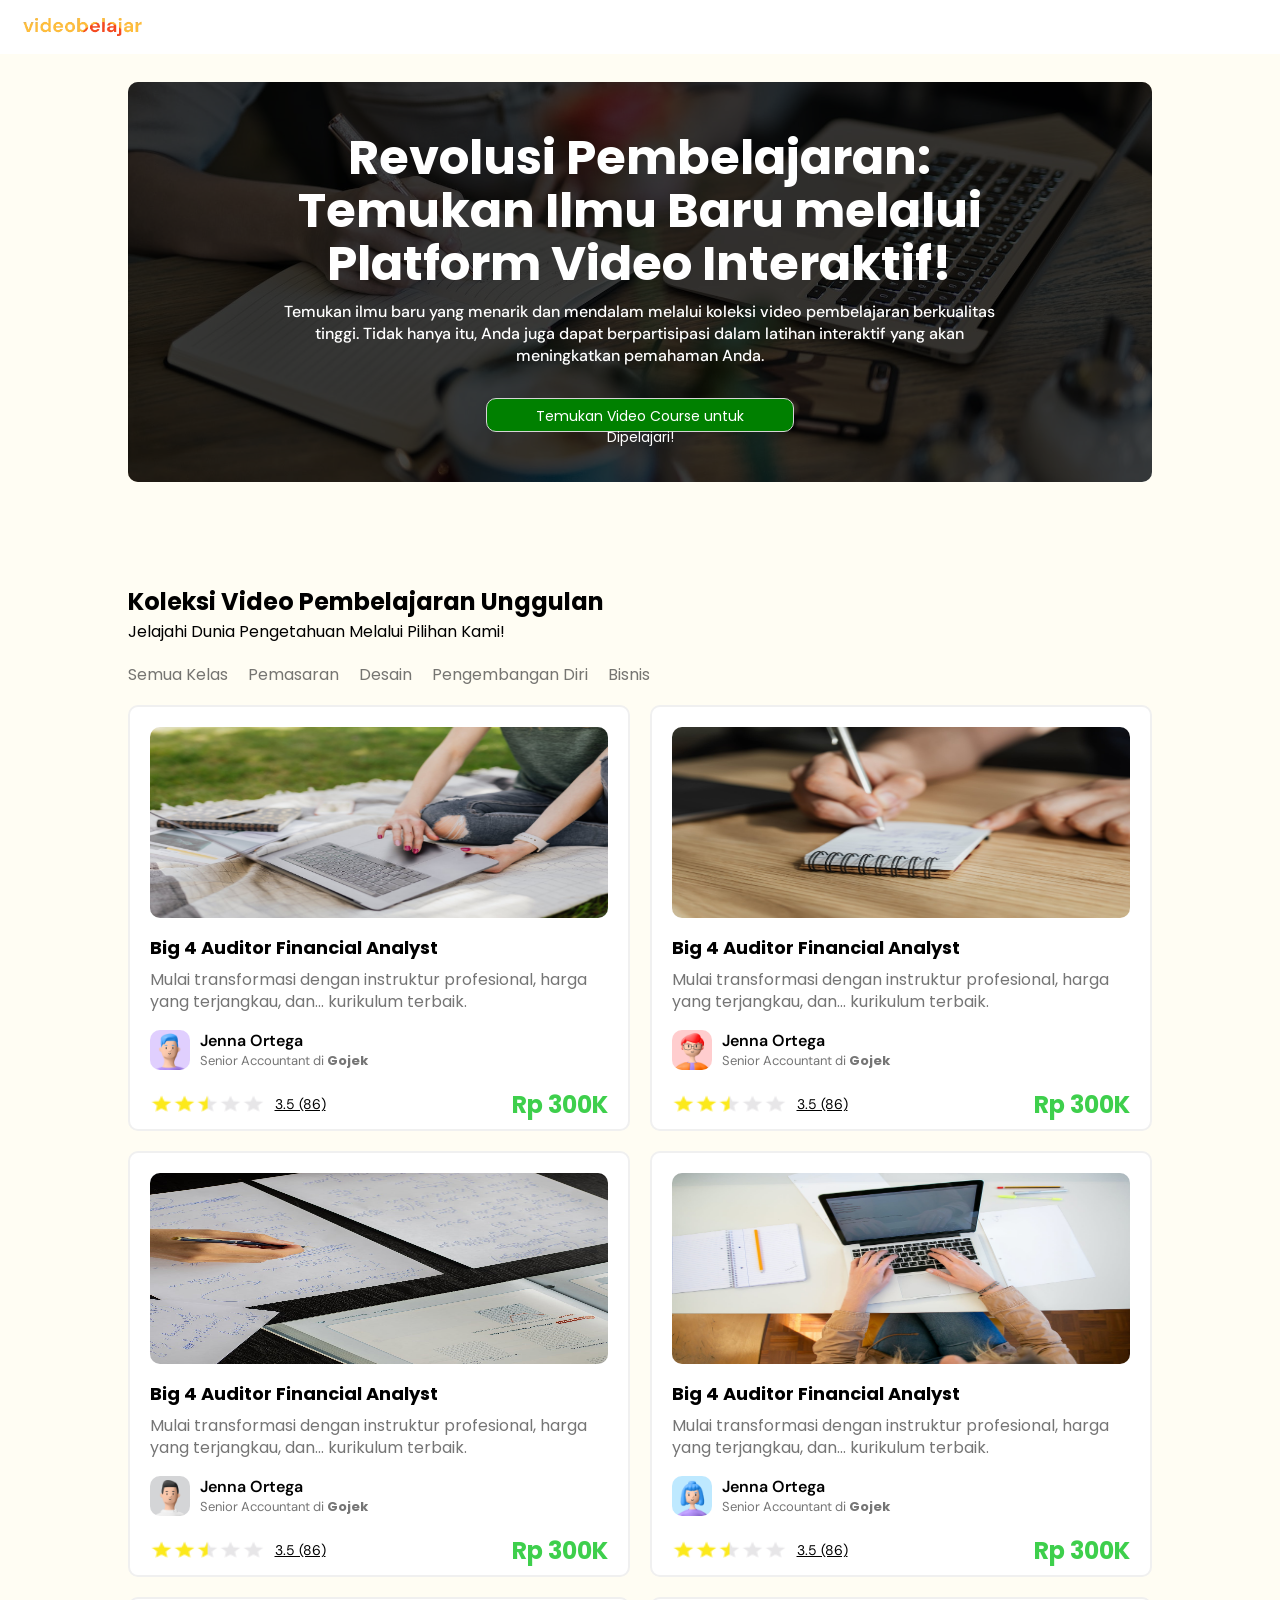
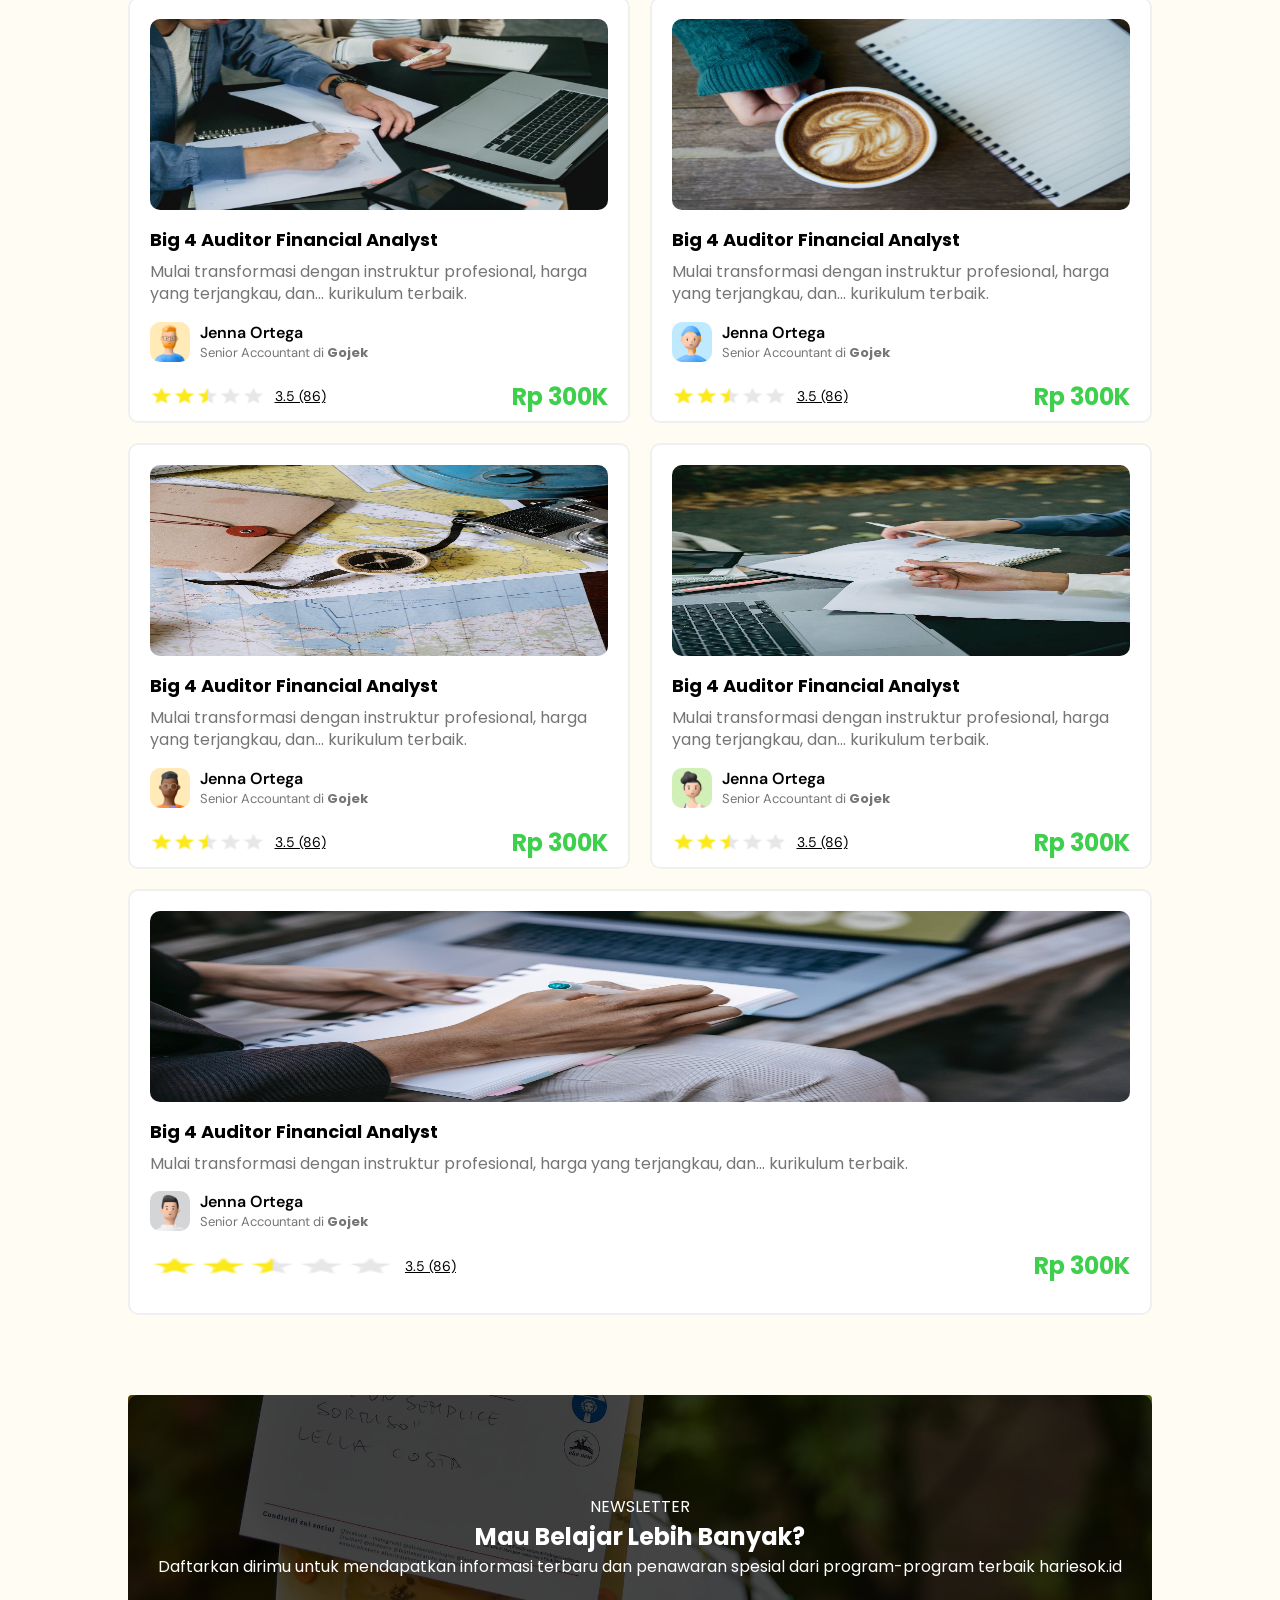
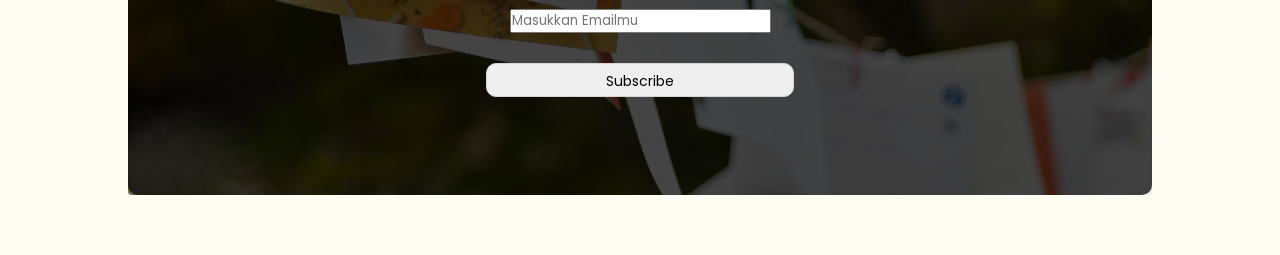
==== home.html @ 0b6f4c44 "First Commit" ====
<!DOCTYPE html>
<html lang="en">
<head>
    <meta name="viewport" content="width=device-width, initial-scale=1.0">
    <link rel="stylesheet" href="home.css">
    <title>Video Belajar</title>
</head>
<body>
    <header>
        <img src="resources/logo-videobelajar.png" alt="videobelajar welcome logo">
    </header>

    <main>
        <section class="hero-banner">
            <div class="hero-image">
                <img src="resources/home1.jpg" alt="hero-banner">
                <div class="overlay"></div>

                <div class="banner-content">
                    <div class="hero-words">
                        <h1 class="banner-title">Revolusi Pembelajaran: Temukan Ilmu Baru melalui Platform Video Interaktif!</h1>
                        <p class="banner-paragraph">Temukan ilmu baru yang menarik dan mendalam melalui koleksi video pembelajaran berkualitas tinggi. Tidak hanya itu, Anda juga dapat berpartisipasi dalam latihan interaktif yang akan meningkatkan pemahaman Anda.</p>
                    </div>
                    <button class="banner-button">Temukan Video Course untuk Dipelajari!</button>
                </div>

            </div>
        </section>

        <section class="lessons-collection">
            <div class="collection-title-group">
                <h1 class="collection-title">Koleksi Video Pembelajaran Unggulan</h1>
                <p class="explore-yuk">Jelajahi Dunia Pengetahuan Melalui Pilihan Kami!</p>
            </div>
            <div class="menu-bar">
                <div class="item">Semua Kelas</div>
                <div class="item">Pemasaran</div>
                <div class="item">Desain</div>
                <div class="item">Pengembangan Diri</div>
                <div class="item">Bisnis</div>
            </div>
            
            <div class="lessons-container">

                <!-- Lesson 1 -->
                <div class="lesson">
                    <img src="resources/grid1.jpg" alt="lesson1">
                    <div class="lesson-caption">
                        <h3>Big 4 Auditor Financial Analyst</h3>
                        <p>Mulai transformasi dengan instruktur profesional, harga yang terjangkau, dan... <span>kurikulum terbaik.</span></p>
                    </div>
                    <div class="lecture-author">
                        <img src="resources/creator1.png" alt="author1">
                        <div class="author-detail">
                            <p class="author-name">Jenna Ortega</p>
                            <p class="author-title">Senior Accountant di <span>Gojek</span></p>
                        </div>
                    </div>
                    <div class="rating">
                        <img src="resources/Rating.png" alt="rating-star">
                        <p class="score">3.5 (86)</p>
                        <p class="price">Rp 300K</p>
                    </div>
                </div>

                <!-- Lesson 2 -->
                <div class="lesson">
                    <img src="resources/grid2.jpg" alt="lesson2">
                    <div class="lesson-caption">
                        <h3>Big 4 Auditor Financial Analyst</h3>
                        <p>Mulai transformasi dengan instruktur profesional, harga yang terjangkau, dan... <span>kurikulum terbaik.</span></p>
                    </div>
                    <div class="lecture-author">
                        <img src="resources/creator2.png" alt="author2">
                        <div class="author-detail">
                            <p class="author-name">Jenna Ortega</p>
                            <p class="author-title">Senior Accountant di <span>Gojek</span></p>
                        </div>
                    </div>
                    <div class="rating">
                        <img src="resources/Rating.png" alt="rating-star">
                        <p class="score">3.5 (86)</p>
                        <p class="price">Rp 300K</p>
                    </div>
                </div>

                <!-- Lesson 3 -->
                <div class="lesson">
                    <img src="resources/grid3.jpg" alt="lesson2">
                    <div class="lesson-caption">
                        <h3>Big 4 Auditor Financial Analyst</h3>
                        <p>Mulai transformasi dengan instruktur profesional, harga yang terjangkau, dan... <span>kurikulum terbaik.</span></p>
                    </div>
                    <div class="lecture-author">
                        <img src="resources/creator3.png" alt="author2">
                        <div class="author-detail">
                            <p class="author-name">Jenna Ortega</p>
                            <p class="author-title">Senior Accountant di <span>Gojek</span></p>
                        </div>
                    </div>
                    <div class="rating">
                        <img src="resources/Rating.png" alt="rating-star">
                        <p class="score">3.5 (86)</p>
                        <p class="price">Rp 300K</p>
                    </div>
                </div>

                <!-- Lesson 4 -->
                <div class="lesson">
                    <img src="resources/grid4.jpg" alt="lesson2">
                    <div class="lesson-caption">
                        <h3>Big 4 Auditor Financial Analyst</h3>
                        <p>Mulai transformasi dengan instruktur profesional, harga yang terjangkau, dan... <span>kurikulum terbaik.</span></p>
                    </div>
                    <div class="lecture-author">
                        <img src="resources/creator4.png" alt="author2">
                        <div class="author-detail">
                            <p class="author-name">Jenna Ortega</p>
                            <p class="author-title">Senior Accountant di <span>Gojek</span></p>
                        </div>
                    </div>
                    <div class="rating">
                        <img src="resources/Rating.png" alt="rating-star">
                        <p class="score">3.5 (86)</p>
                        <p class="price">Rp 300K</p>
                    </div>
                </div>

                <!-- Lesson 5 -->
                <div class="lesson">
                    <img src="resources/grid5.jpg" alt="lesson2">
                    <div class="lesson-caption">
                        <h3>Big 4 Auditor Financial Analyst</h3>
                        <p>Mulai transformasi dengan instruktur profesional, harga yang terjangkau, dan... <span>kurikulum terbaik.</span></p>
                    </div>
                    <div class="lecture-author">
                        <img src="resources/creator5.png" alt="author2">
                        <div class="author-detail">
                            <p class="author-name">Jenna Ortega</p>
                            <p class="author-title">Senior Accountant di <span>Gojek</span></p>
                        </div>
                    </div>
                    <div class="rating">
                        <img src="resources/Rating.png" alt="rating-star">
                        <p class="score">3.5 (86)</p>
                        <p class="price">Rp 300K</p>
                    </div>
                </div>

                <!-- Lesson 6 -->
                <div class="lesson">
                    <img src="resources/grid6.jpg" alt="lesson2">
                    <div class="lesson-caption">
                        <h3>Big 4 Auditor Financial Analyst</h3>
                        <p>Mulai transformasi dengan instruktur profesional, harga yang terjangkau, dan... <span>kurikulum terbaik.</span></p>
                    </div>
                    <div class="lecture-author">
                        <img src="resources/creator6.png" alt="author2">
                        <div class="author-detail">
                            <p class="author-name">Jenna Ortega</p>
                            <p class="author-title">Senior Accountant di <span>Gojek</span></p>
                        </div>
                    </div>
                    <div class="rating">
                        <img src="resources/Rating.png" alt="rating-star">
                        <p class="score">3.5 (86)</p>
                        <p class="price">Rp 300K</p>
                    </div>
                </div>

                <!-- Lesson 7 -->
                <div class="lesson">
                    <img src="resources/grid7.jpg" alt="lesson2">
                    <div class="lesson-caption">
                        <h3>Big 4 Auditor Financial Analyst</h3>
                        <p>Mulai transformasi dengan instruktur profesional, harga yang terjangkau, dan... <span>kurikulum terbaik.</span></p>
                    </div>
                    <div class="lecture-author">
                        <img src="resources/creator7.png" alt="author2">
                        <div class="author-detail">
                            <p class="author-name">Jenna Ortega</p>
                            <p class="author-title">Senior Accountant di <span>Gojek</span></p>
                        </div>
                    </div>
                    <div class="rating">
                        <img src="resources/Rating.png" alt="rating-star">
                        <p class="score">3.5 (86)</p>
                        <p class="price">Rp 300K</p>
                    </div>
                </div>

                <!-- Lesson 8 -->
                <div class="lesson">
                    <img src="resources/grid8.jpg" alt="lesson2">
                    <div class="lesson-caption">
                        <h3>Big 4 Auditor Financial Analyst</h3>
                        <p>Mulai transformasi dengan instruktur profesional, harga yang terjangkau, dan... <span>kurikulum terbaik.</span></p>
                    </div>
                    <div class="lecture-author">
                        <img src="resources/creator8.png" alt="author2">
                        <div class="author-detail">
                            <p class="author-name">Jenna Ortega</p>
                            <p class="author-title">Senior Accountant di <span>Gojek</span></p>
                        </div>
                    </div>
                    <div class="rating">
                        <img src="resources/Rating.png" alt="rating-star">
                        <p class="score">3.5 (86)</p>
                        <p class="price">Rp 300K</p>
                    </div>
                </div>

                <!-- Lesson 9 -->
                <div class="lesson">
                    <img src="resources/grid9.jpg" alt="lesson2">
                    <div class="lesson-caption">
                        <h3>Big 4 Auditor Financial Analyst</h3>
                        <p>Mulai transformasi dengan instruktur profesional, harga yang terjangkau, dan... <span>kurikulum terbaik.</span></p>
                    </div>
                    <div class="lecture-author">
                        <img src="resources/creator3.png" alt="author2">
                        <div class="author-detail">
                            <p class="author-name">Jenna Ortega</p>
                            <p class="author-title">Senior Accountant di <span>Gojek</span></p>
                        </div>
                    </div>
                    <div class="rating">
                        <img src="resources/Rating.png" alt="rating-star">
                        <p class="score">3.5 (86)</p>
                        <p class="price">Rp 300K</p>
                    </div>
                </div>
            </div>

        </section>

        <section class="newsletter-banner">
            <div class="newsletter-image">
                <img src="resources/newsletter.jpg" alt="newsletter-banner">
                <div class="overlay"></div>

                <div class="newsletter-content">
                    <div class="newsletter-words">
                        <p class="newsletter-title">NEWSLETTER</p>
                        <h1 class="mau-belajar">Mau Belajar Lebih Banyak?</h1>
                        <p class="newsletter-paragraph">Daftarkan dirimu untuk mendapatkan informasi terbaru dan penawaran spesial dari program-program terbaik hariesok.id</p>
                    </div>

                    <input class="email-subscribe" placeholder="Masukkan Emailmu"> 
                    <button class="subscribe-button">Subscribe</button>
                </div>
            </div>

        </section>
    </main>

    <footer>
        
    </footer>
</body>
</html>
---- home.css ----
@import url('https://fonts.googleapis.com/css2?family=Poppins:wght@300;400;700&display=swap');
@import url('https://fonts.googleapis.com/css2?family=DM+Sans:wght@300;400;500;700&display=swap');

*{
    margin: 0;
    padding: 0;
    font-family: Poppins, DM Sans;
}

html, body {
    height: 100%;
    width: 100%;
    min-height: 100vh;
}

main {
    background-color: rgb(255, 253, 243);
    display: flex;
    flex-direction: column;
}

header {
    position: fixed;
    top: 0;
    background-color: rgb(255, 255, 255);
    text-align: left;
    width: 100%;
    height: fit-content;
    max-height: 80px;
    z-index: 3;
}

header img {
    display: block;
    width: 145px;
    height: auto;
    padding: 10px;
}

.hero-image {
    position: relative;
    width: 100%;
    height: 400px;
}

.hero-banner {
    width: 100%;
    height: fit-content;
    padding: 82px clamp(5px, 10vw, 160px);
    box-sizing: border-box;
}

.hero-image img {
    width: 100%;
    height: 100%;
    object-fit: cover;
    border-radius: 10px;
}

.overlay {
    position: absolute;
    inset: 0;
    background: rgba(0, 0, 0, 0.729);
    border-radius: 10px;
}

.banner-content {
    position: absolute;
    width: 100%;
    inset: 0;
    display: flex;
    flex-direction: column;
    align-items: center;
    justify-content: center;
    color: white;
    text-align: center;
    gap: 30px;
}

.hero-words {
    width: 70%;
}

.banner-title {
    font-weight: 700;
    font-size: 48px;
    line-height: 110%;
}

.banner-paragraph {
    margin-top: 10px;
    font-family: DM Sans;
    font-weight: 500;
    font-size: 16px;
    line-height: 140%;
}

button {
    padding: 7px 22px;
    border: 1px solid rgb(213, 213, 213);
    border-radius: 10px;
    font-size: 14px;
    width: 30%;
    height: 34px;
    cursor: pointer;
}

.banner-button {
    color: white;
    background-color: green;
}

.menu-bar {
    display: flex;
    gap: 20px;
    overflow-x: auto;
    white-space: nowrap;
    padding: 10px 0px;
}

.item {
    flex: 0 0 auto;
    padding: 8px 0px;
    cursor: pointer;
    font-size: 16px;
    color: #333333AD
}

.item:hover {
    color: red;
    scale: 1.02;
}

.item:active {
    color: rgb(65, 2, 2);
}

.lessons-collection {
    width: 100%;
    height: fit-content;
    padding: 20px clamp(5px, 10vw, 160px);
    box-sizing: border-box;
}

.lessons-container {
    display: flex;
    flex-wrap: wrap;
    gap: 20px;
    
}

.lesson {
    display: flex;
    flex-direction: column;
    gap: 16px;
    flex-grow: 1;
    height: 426px;
    width: 384px;
    background-color: rgb(255, 255, 255);
    border: 2px solid rgb(240, 240, 240);
    border-radius: 10px;
    cursor: pointer;
    padding: 20px 20px;
    box-sizing: border-box;
}

.lesson:hover {
    scale: 1.03;
}

.lesson img {
    height: 50%;
    width: 100%;
    border-radius: 10px;
}

.lesson-caption {
    display: flex;
    flex-direction: column;
    gap: 8px;
}

.lesson-caption h3 {
    font-size: 18px;
}

.lesson-caption p {
    font-size: 16px;
    line-height: 1.4em;
    max-height: 2.8em;
    overflow: hidden;
    color: #333333AD;
}

.lecture-author {
    display: flex;
    flex-direction: row;
    align-content: center;
    gap: 10px;
}

.lecture-author img {
    height: 40px;
    width: 40px;
}

.author-name {
    font-weight: 600;
    font-family: DM Sans;
}

.author-title {
    font-size: 13px;
    font-family: DM Sans;
    color: #333333AD;
}

.author-title span{
    font-weight: 700;
}

.rating {
    display: flex;
    display: row;
    gap: 10px;
}

.rating img {
    width: 25%;
    height: 20px;
    align-self: center;
}

.rating .score {
    font-family: DM Sans;
    font-size: 14px;
    text-decoration: underline;
    align-self: center;
}

.price {
    color: #3ECF4C;
    font-size: 24px;
    font-weight: bold;
    margin-left: auto;
}

.newsletter-image {
    position: relative;
    width: 100%;
    height: 400px;
}

.newsletter-banner {
    width: 100%;
    height: fit-content;
    padding: 60px clamp(5px, 10vw, 160px);
    box-sizing: border-box;
}

.newsletter-image img {
    width: 100%;
    height: 100%;
    object-fit: cover;
    border-radius: 4px;
}

.newsletter-content {
    position: absolute;
    width: 100%;
    inset: 0;
    display: flex;
    flex-direction: column;
    align-items: center;
    justify-content: center;
    color: white;
    text-align: center;
    gap: 30px;
}


@media (max-width: 650px) {
    header img {
        width: 50vw;
    }
}

@media (max-width: 650px) {
    .hero-words {
        width: 70%;
    }
}

@media (max-width: 1100px) {
    .banner-button {
        width: 70%;
        padding: 7px 2px;
        font-size: 12px;
    }
}

@media (max-width: 1100px) {
    .banner-title {
        font-size: 24px;
    }
}

@media (max-width: 1100px) {
    .banner-content {
        top: 15%;
    }
}

@media (max-width: 1100px) {
    .banner-paragraph {
        font-size: 13px;
    }
}

@media (max-width: 1100px) {
    .hero-banner {
        padding: 40px clamp(5px, 10vw, 160px);
    }
}
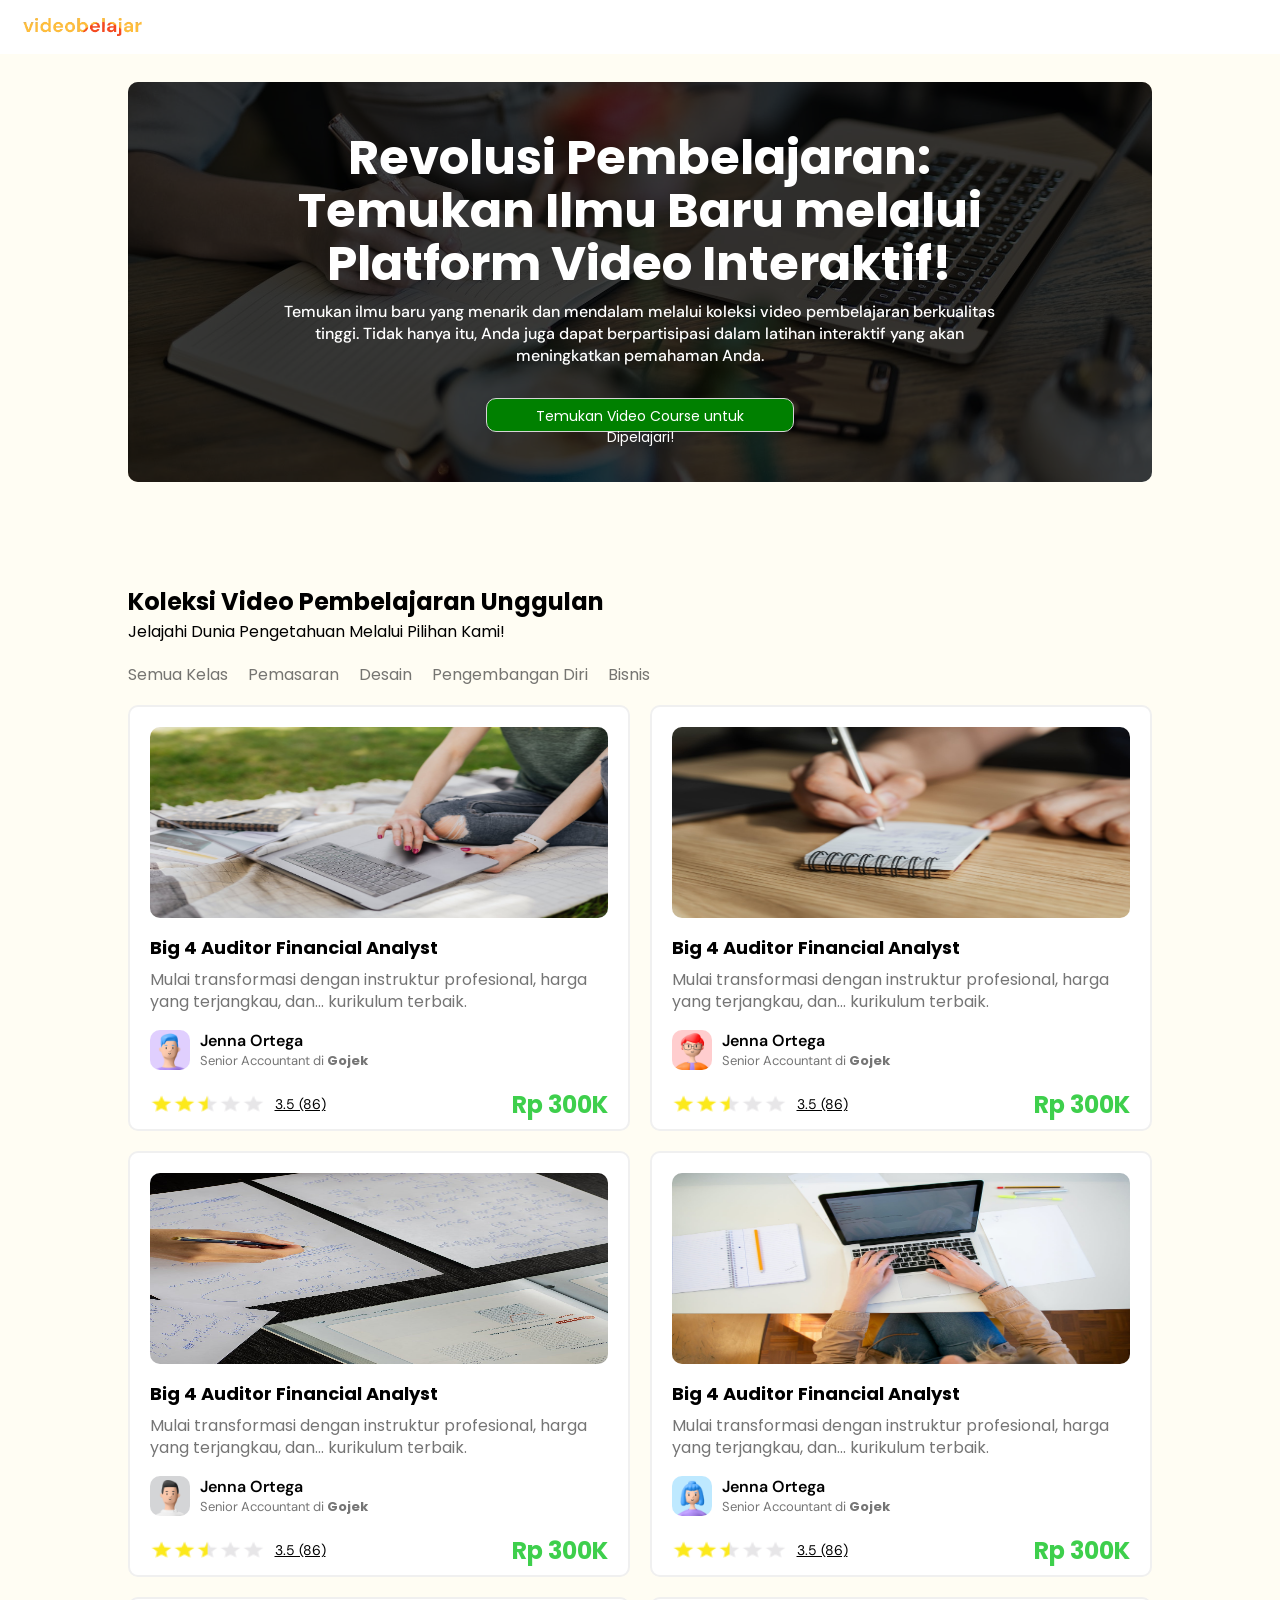
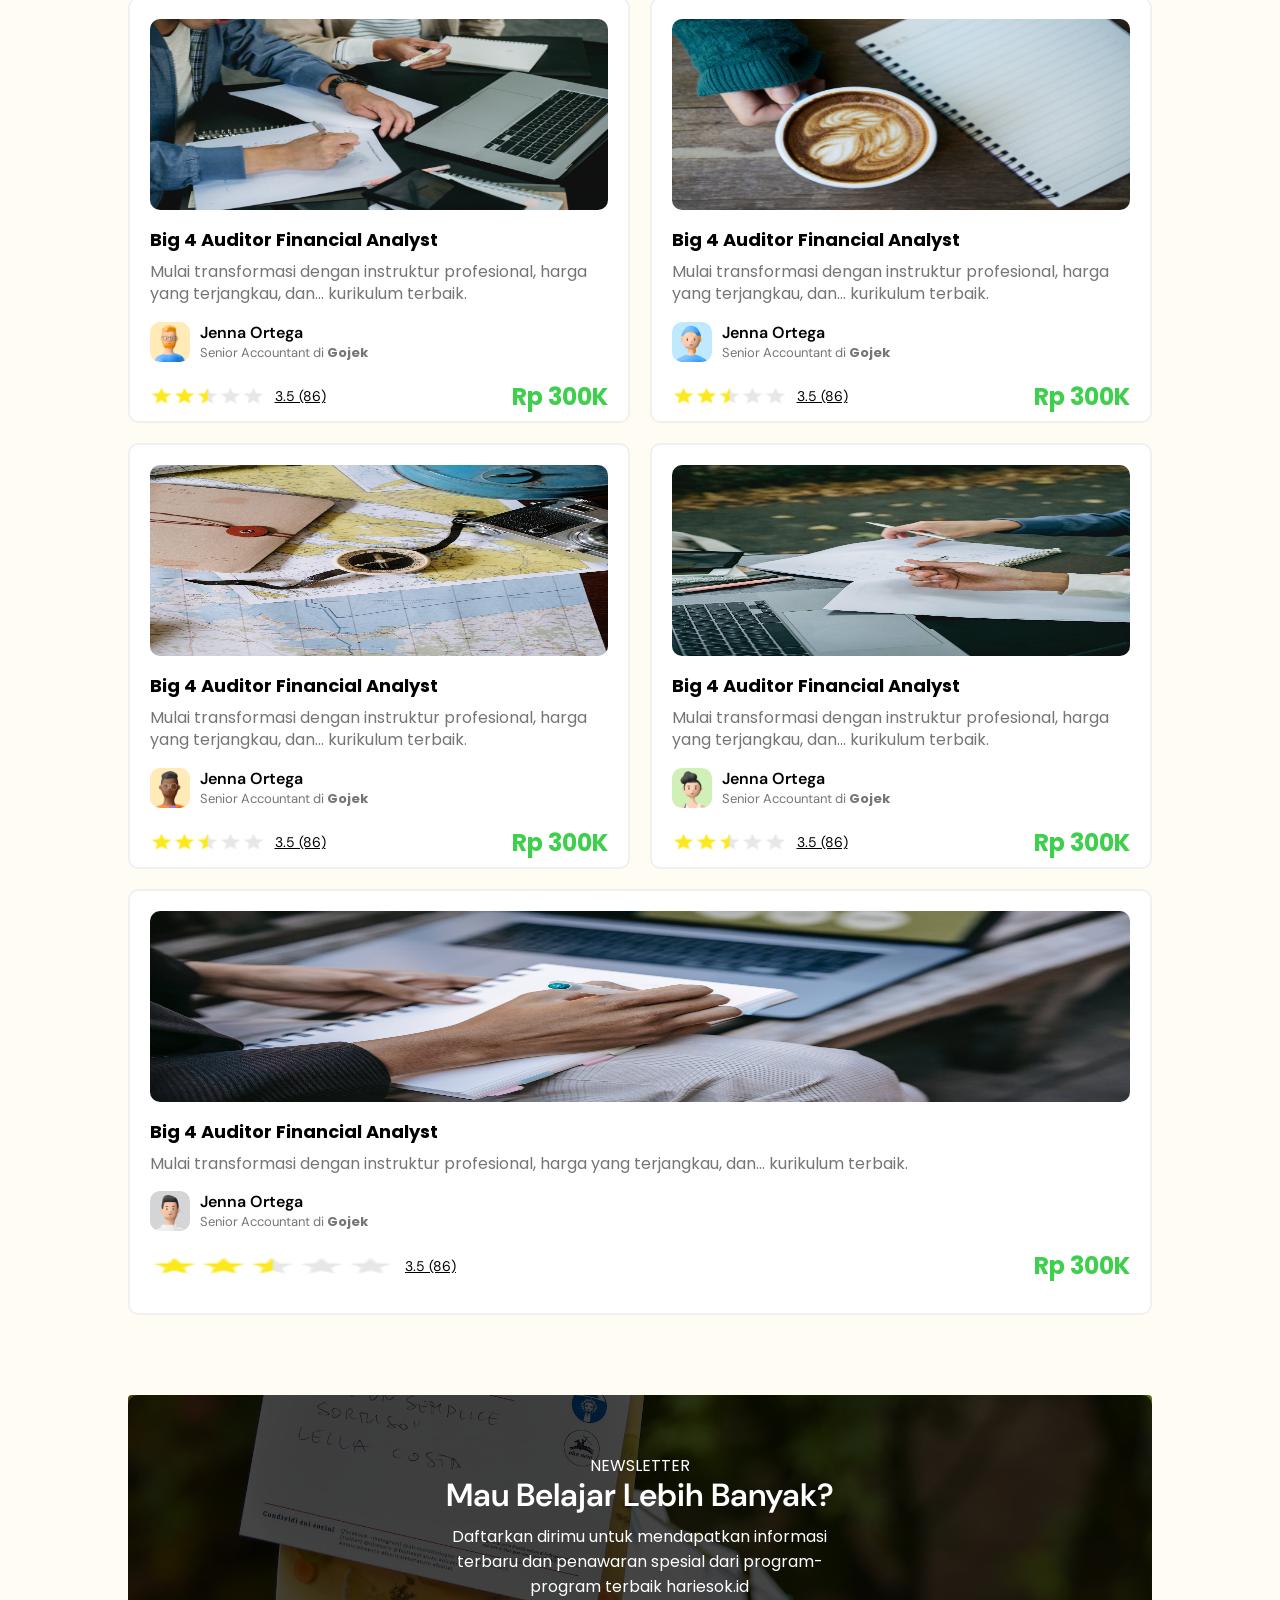
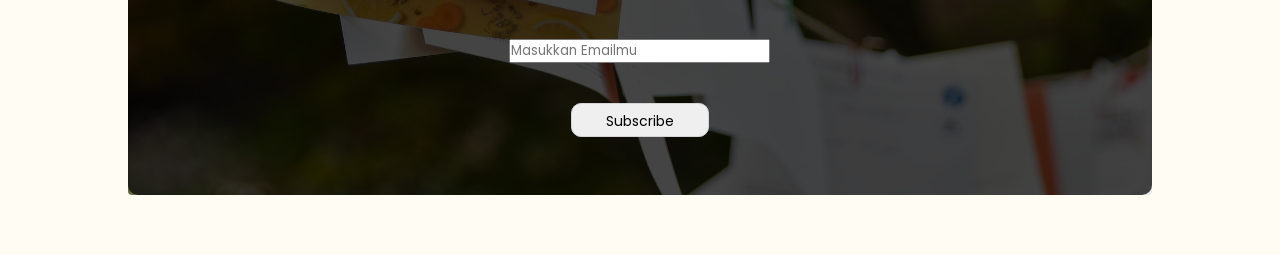
==== commit 2456dcec: "newsletter update" ====
--- a/home.html
+++ b/home.html
@@ -242,8 +242,10 @@
                 <div class="newsletter-content">
                     <div class="newsletter-words">
                         <p class="newsletter-title">NEWSLETTER</p>
-                        <h1 class="mau-belajar">Mau Belajar Lebih Banyak?</h1>
-                        <p class="newsletter-paragraph">Daftarkan dirimu untuk mendapatkan informasi terbaru dan penawaran spesial dari program-program terbaik hariesok.id</p>
+                        <div class="container1">
+                            <h1 class="mau-belajar">Mau Belajar Lebih Banyak?</h1>
+                            <p class="newsletter-paragraph">Daftarkan dirimu untuk mendapatkan informasi terbaru dan penawaran spesial dari program-program terbaik hariesok.id</p>
+                        </div>
                     </div>
 
                     <input class="email-subscribe" placeholder="Masukkan Emailmu"> 
--- a/home.css
+++ b/home.css
@@ -249,6 +249,10 @@
     position: relative;
     width: 100%;
     height: 400px;
+    display: flex;
+    flex-direction: column;
+    align-items: center;
+    justify-content: center;
 }
 
 .newsletter-banner {
@@ -267,15 +271,43 @@
 
 .newsletter-content {
     position: absolute;
-    width: 100%;
-    inset: 0;
+    width: 45%;
     display: flex;
     flex-direction: column;
     align-items: center;
     justify-content: center;
     color: white;
     text-align: center;
-    gap: 30px;
+    gap: 40px;
+}
+
+.newsletter.title {
+    font-size: 18px;
+    font-family: DM Sans;
+    font-weight: 500;
+    line-height: 140%;
+
+}
+
+.container1 {
+    display: flex;
+    flex-direction: column;
+    gap: 10px;
+    padding: 0 20px;
+}
+
+.mau-belajar {
+    font-size: 32px;
+    font-weight: 600;
+    line-height: 110%;
+}
+
+.newsletter.paragraph {
+    font-size: 16px;
+    font-family: DM Sans;
+    font-weight: 400;
+    line-height: 140%;
+
 }
 
 
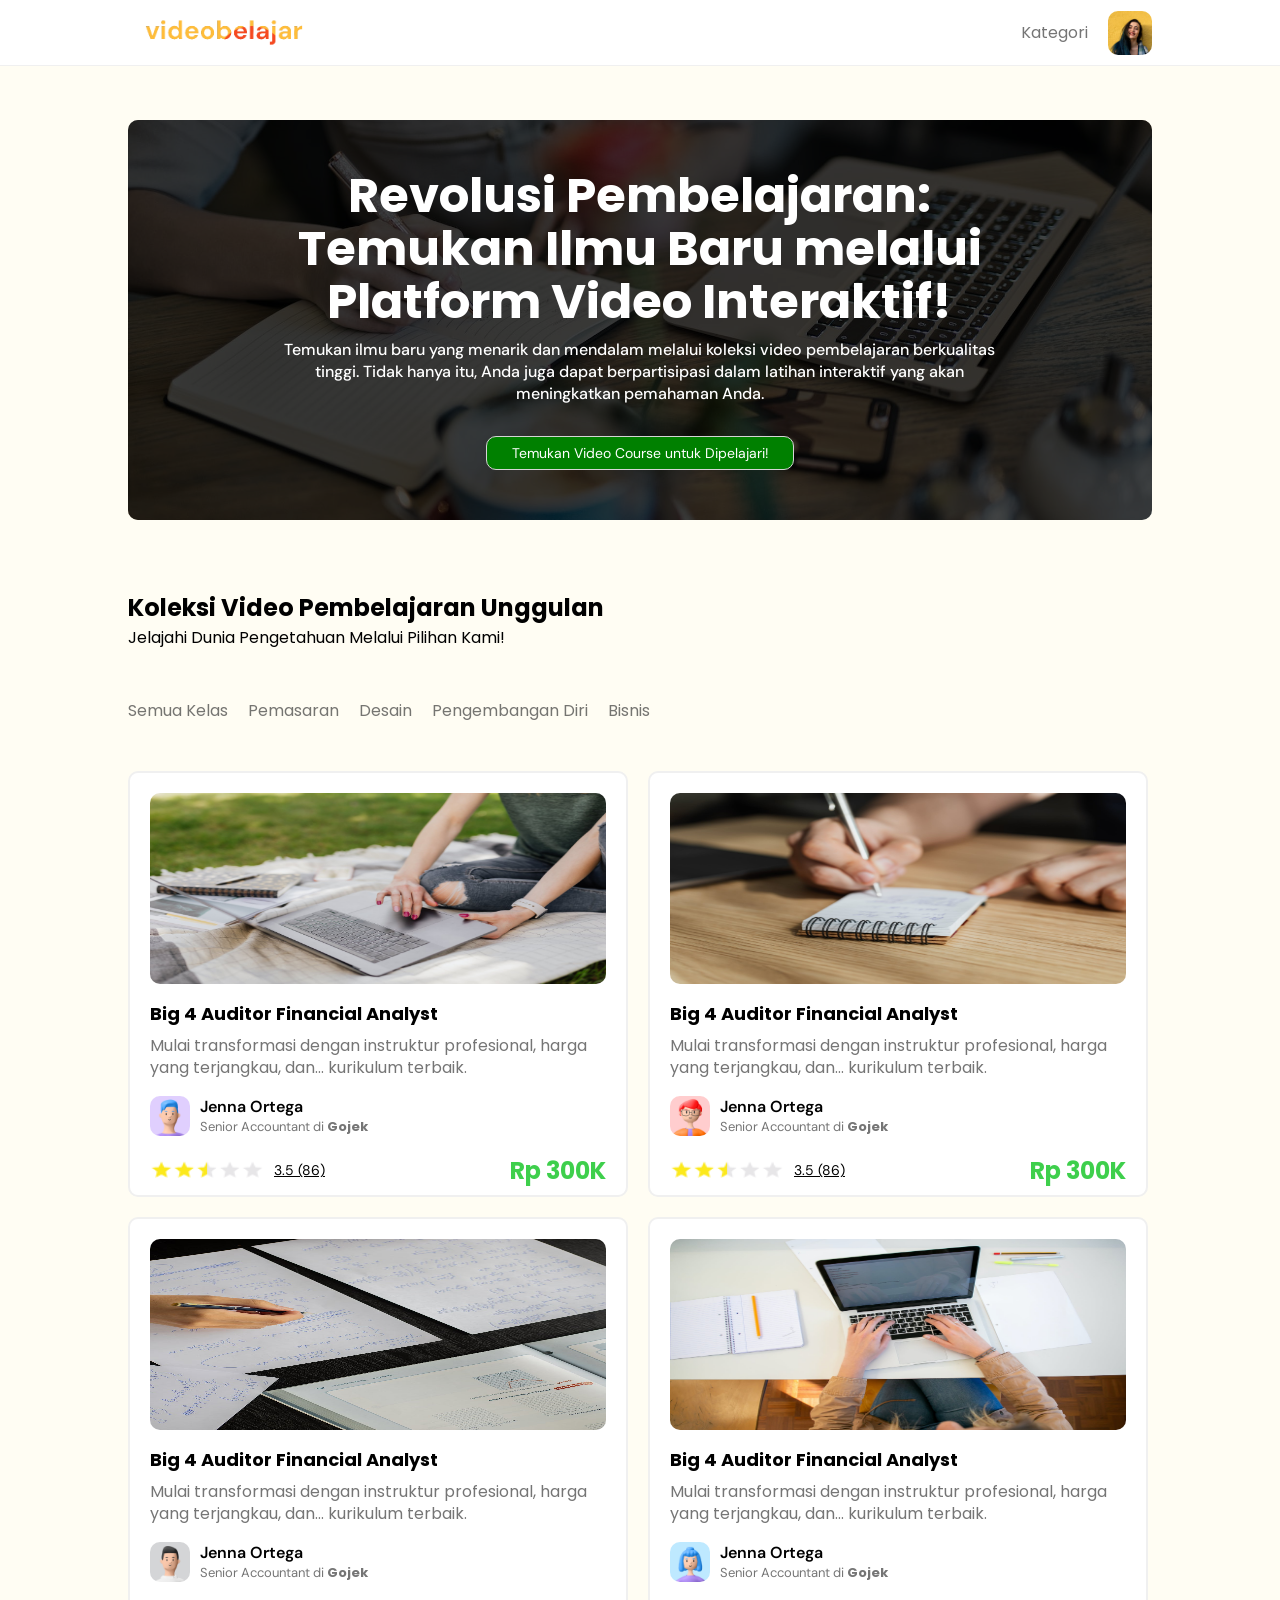
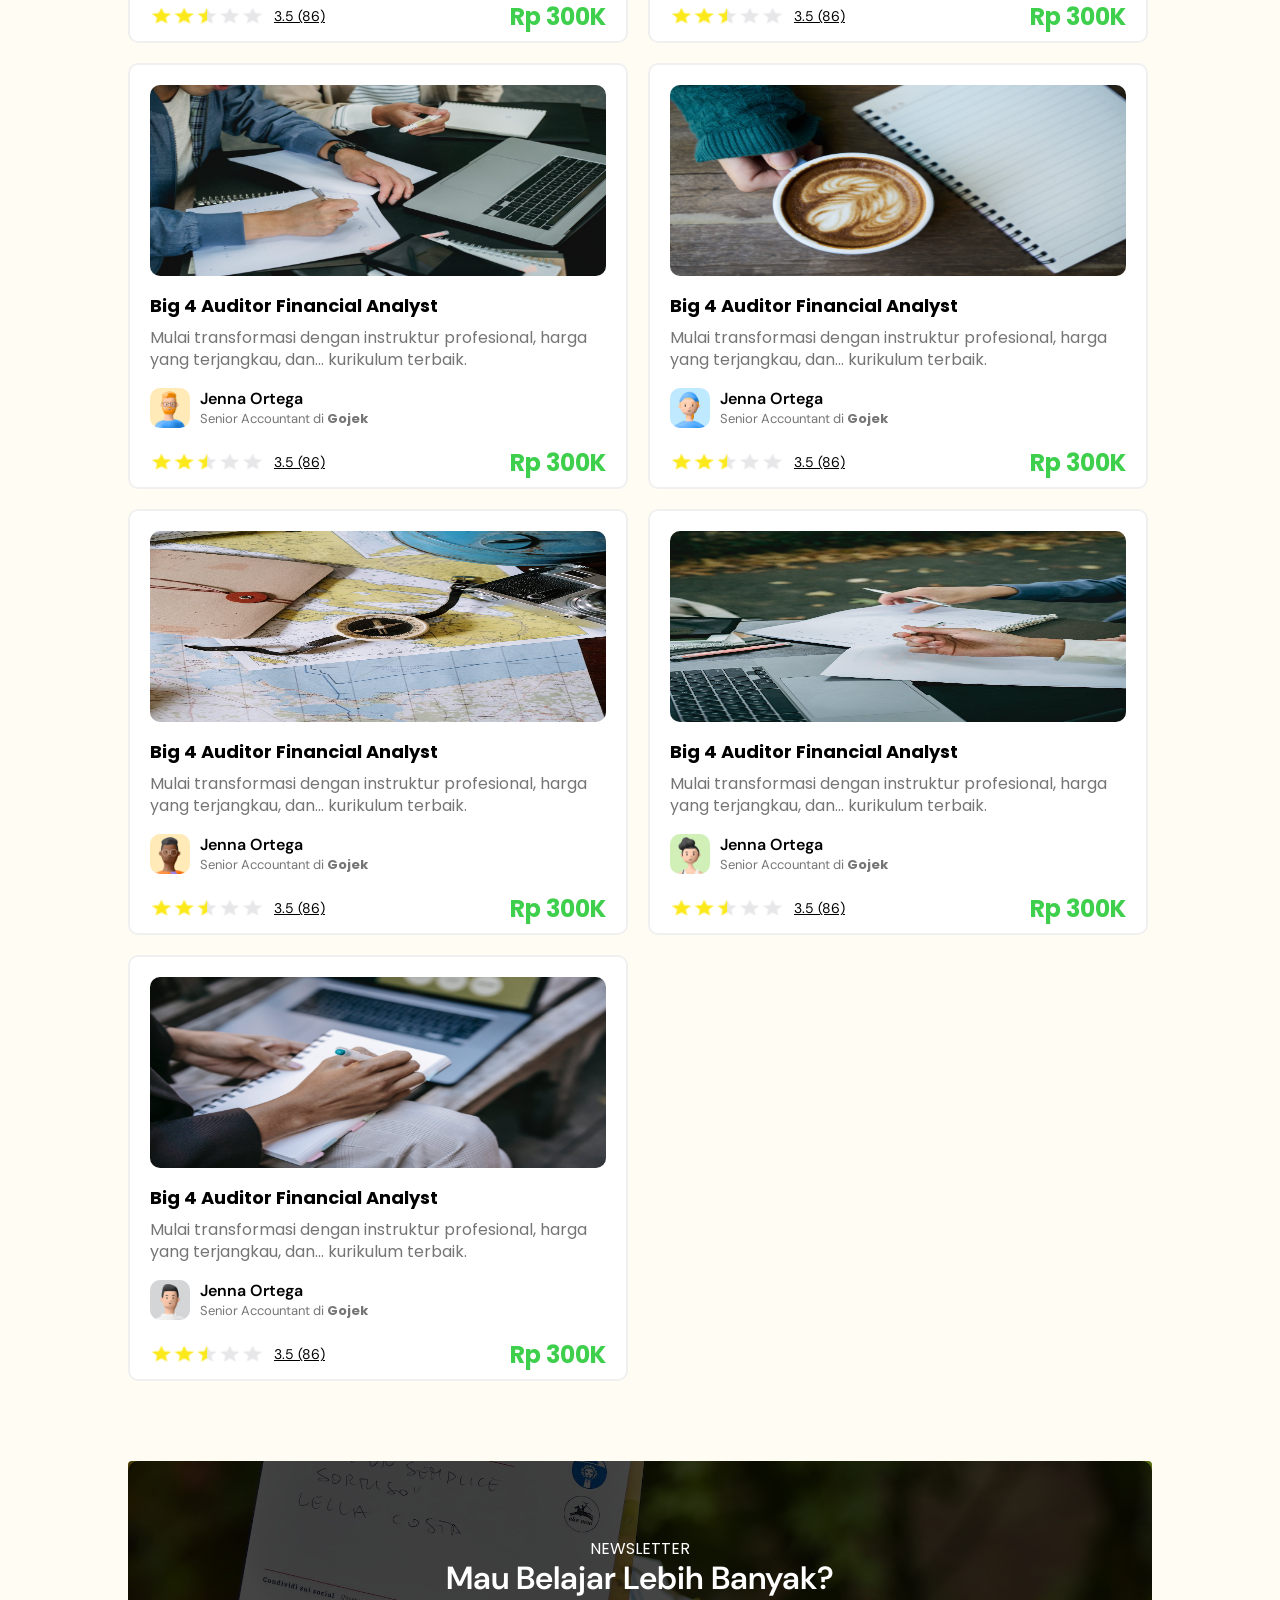
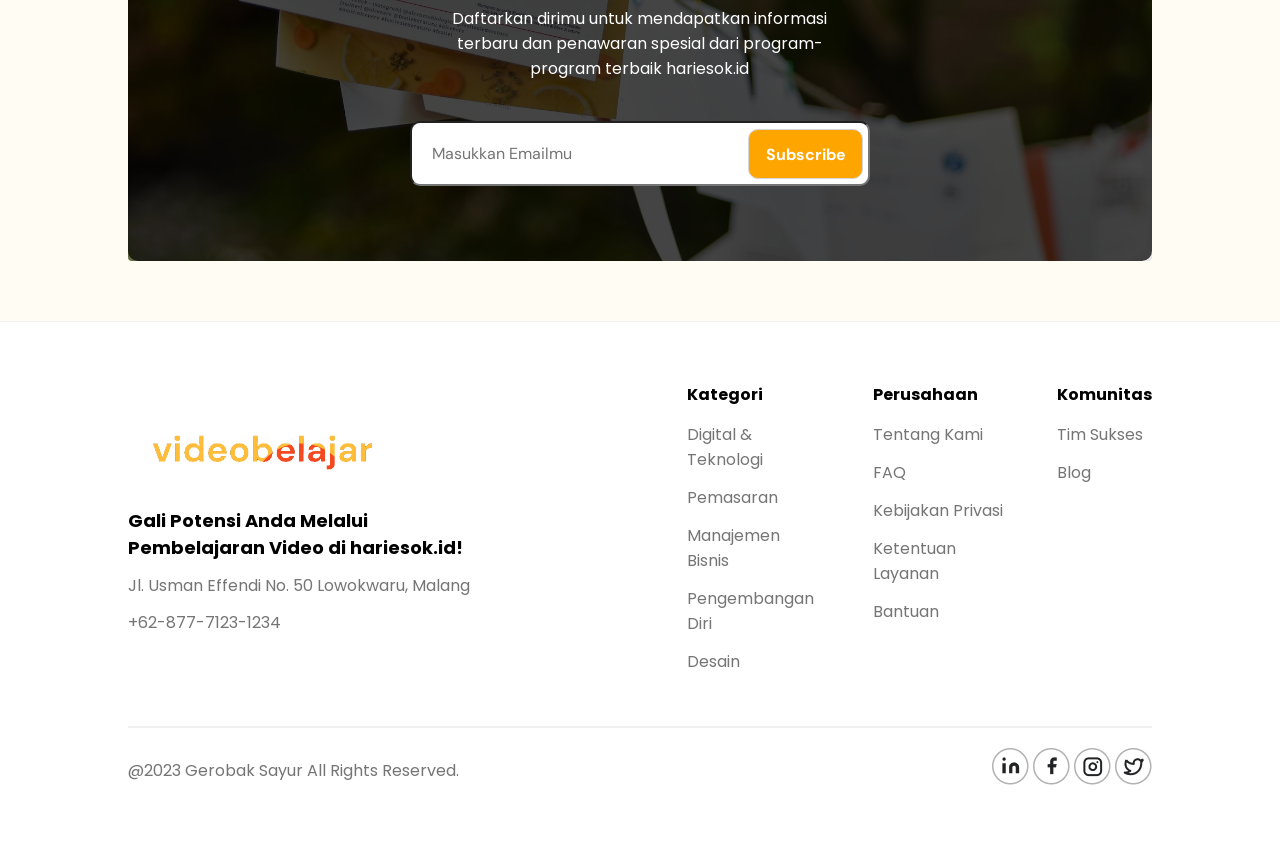
==== commit 9e35aa06: "one view done" ====
--- a/home.html
+++ b/home.html
@@ -7,7 +7,13 @@
 </head>
 <body>
     <header>
-        <img src="resources/logo-videobelajar.png" alt="videobelajar welcome logo">
+        <div class="header-left">
+            <img src="resources/logo-videobelajar.png" alt="videobelajar welcome logo">
+            <a href="#">Kategori</a>
+        </div>
+        <div class="header-right">
+            <img src="resources/profile1.png" alt="profile logo">
+        </div>
     </header>
 
     <main>
@@ -248,8 +254,10 @@
                         </div>
                     </div>
 
-                    <input class="email-subscribe" placeholder="Masukkan Emailmu"> 
-                    <button class="subscribe-button">Subscribe</button>
+                    <form action="#" method="POST" class="newsletter-form">
+                        <input type="email" name="email" class="email-subscribe" placeholder="Masukkan Emailmu"> 
+                        <button class="subscribe-button">Subscribe</button>
+                    </form>
                 </div>
             </div>
 
@@ -257,7 +265,59 @@
     </main>
 
     <footer>
-        
+        <div class="upper-footer">
+            <div class="upper-left-footer">
+                <div class="footer-logo">
+                    <img src="resources/logo-videobelajar.png" alt="videobelajar logo">
+                </div>
+                <div class="footer-description">
+                    <div class="gali-potensi"><p>Gali Potensi Anda Melalui Pembelajaran Video di hariesok.id!</p></div>
+                    <div class="address">
+                        <p>Jl. Usman Effendi No. 50 Lowokwaru, Malang</p></div>
+                    <div class="phone">
+                        <p>+62-877-7123-1234</p></div>
+                </div>
+            </div>
+            
+
+            <div class="upper-right-footer">
+                <div class="left-row">
+                    <div class="row1-first-item"><a href="#">Kategori</a></div>
+                    <div class="row1-item"><a href="#">Digital & Teknologi</a></div>
+                    <div class="row1-item"><a href="#">Pemasaran</a></div>
+                    <div class="row1-item"><a href="#">Manajemen Bisnis</a></div>
+                    <div class="row1-item"><a href="#">Pengembangan Diri</a></div>
+                    <div class="row1-item"><a href="#">Desain</a></div>
+                </div>
+
+                <div class="middle-row">
+                    <div class="row2-first-item"><a href="#">Perusahaan</a> </div>
+                    <div class="row2-item"><a href="#">Tentang Kami</a></div>
+                    <div class="row2-item"><a href="#">FAQ</a></div>
+                    <div class="row2-item"><a href="#">Kebijakan Privasi</a></div>
+                    <div class="row2-item"><a href="#">Ketentuan Layanan</a></div>
+                    <div class="row2-item"><a href="#">Bantuan</a></div>
+                </div>
+
+                <div class="right-row">
+                    <div class="row3-first-item"><a href="#">Komunitas</a></div>
+                    <div class="row3-item"><a href="#">Tim Sukses</a></div>
+                    <div class="row3-item"><a href="#">Blog</a></div>
+                </div>
+            </div>
+        </div>
+
+        <div class="middle-footer"></div>
+
+        <div class="lower-footer">
+            <p class="copyright">@2023 Gerobak Sayur All Rights Reserved.</p>
+            <div class="social-media">
+                <img src="resources/linkedin.png" alt="linkedin">
+                <img src="resources/facebook.png" alt="facebook">
+                <img src="resources/instagram.png" alt="instagram">
+                <img src="resources/twitter.png" alt="twitter">
+            </div>
+        </div>
     </footer>
 </body>
 </html>
--- a/home.css
+++ b/home.css
@@ -13,6 +13,11 @@
     min-height: 100vh;
 }
 
+a {
+    text-decoration: none;
+    color: inherit;
+}
+
 main {
     background-color: rgb(255, 253, 243);
     display: flex;
@@ -22,19 +27,47 @@
 header {
     position: fixed;
     top: 0;
+    display: flex;
+    flex-direction: row;
+    align-items: center;
     background-color: rgb(255, 255, 255);
-    text-align: left;
     width: 100%;
     height: fit-content;
     max-height: 80px;
-    z-index: 3;
+    z-index: 1;
+    border-bottom: 1px solid rgb(240, 240, 240);
+    padding: 10px clamp(5px, 10vw, 160px);
+    box-sizing: border-box;
+}
+
+.header-left {
+    display: flex;
+    width: 100%;
+    font-style: DM Sans;
+    color: #333333AD;
+    flex-direction: row;
+    align-items: center;
+    justify-content: space-between;
+    gap: 20px;
+    margin-right: 20px;
+}
+
+.header-right {
+    display: flex;
+    flex-direction: row;
+    align-items: center;;
+    gap: 20px;
 }
 
 header img {
-    display: block;
-    width: 145px;
+    width: 20%;
     height: auto;
-    padding: 10px;
+}
+
+.header-right img {
+    width: 44px;
+    height: 44px;
+    border-radius: 10px;
 }
 
 .hero-image {
@@ -46,8 +79,9 @@
 .hero-banner {
     width: 100%;
     height: fit-content;
-    padding: 82px clamp(5px, 10vw, 160px);
+    padding: 120px clamp(5px, 10vw, 160px);
     box-sizing: border-box;
+    padding-bottom: 50px;
 }
 
 .hero-image img {
@@ -98,6 +132,7 @@
 button {
     padding: 7px 22px;
     border: 1px solid rgb(213, 213, 213);
+    font-family: DM Sans;
     border-radius: 10px;
     font-size: 14px;
     width: 30%;
@@ -106,6 +141,7 @@
 }
 
 .banner-button {
+    flex-shrink: 1;
     color: white;
     background-color: green;
 }
@@ -116,6 +152,7 @@
     overflow-x: auto;
     white-space: nowrap;
     padding: 10px 0px;
+    margin: 30px 0px;
 }
 
 .item {
@@ -156,6 +193,7 @@
     flex-grow: 1;
     height: 426px;
     width: 384px;
+    max-width: 500px;
     background-color: rgb(255, 255, 255);
     border: 2px solid rgb(240, 240, 240);
     border-radius: 10px;
@@ -310,6 +348,115 @@
 
 }
 
+.newsletter-form {
+    display: flex;
+    flex-direction: row;
+    align-items: center;
+    gap: 10px;
+    width: 100%;
+}
+
+.email-subscribe {
+    font-family: DM Sans;
+    font-size: 16px;
+    width: 100%;
+    padding: 20px;
+    padding-right: 35%;
+    border-radius: 10px;
+}
+
+.subscribe-button {
+    position: absolute;
+    right: 1.5%;
+    color: white;
+    background-color: orange;
+    font-size: 16px;
+    font-weight: 700;
+    width: 25%;
+    height: 50px;
+    padding: 10px 10px;    
+    line-height: 30px;
+}
+
+footer {
+    width: 100%;
+    font-style: DM Sans;
+    color: #333333AD;
+    background-color: rgb(255, 255, 255);
+    display: flex;
+    flex-direction: column;
+    align-items: center;
+    justify-content: center;
+    gap: 20px;
+    padding: 60px clamp(5px, 10vw, 160px);
+    box-sizing: border-box;
+    border-top: 1px solid rgb(240, 240, 240);
+}
+
+.upper-footer {
+    width: 100%;
+    display: flex;
+    flex-direction: row;
+    align-items: center;
+    justify-content: space-between;
+    gap: 20px;
+}
+
+.upper-left-footer {
+    display: flex;
+    flex-direction: column;
+    gap: 16px;
+}
+
+.upper-left-footer img {
+    width: 50%;
+    height: auto;
+}
+
+.footer-description {
+    width: 70%;
+    display: flex;
+    flex-direction: column;
+    gap: 12px;
+}
+
+.gali-potensi {
+    font-size: 18px;
+    font-weight: 700;
+    color: black;
+}
+
+.upper-right-footer {
+    display: flex;
+    flex-direction: row;
+    gap: 48px;
+}
+
+.left-row, .middle-row, .right-row {
+    display: flex;
+    flex-direction: column;
+    gap: 13px;
+}
+
+.row1-first-item, .row2-first-item, .row3-first-item {
+    font-weight: 700;
+    color: black;
+    margin-bottom: 2px;
+}
+
+.middle-footer {
+    width: 100%;
+    padding-top: 32px;
+    border-bottom: 2px solid rgb(240, 240, 240);
+}
+
+.lower-footer {
+    width: 100%;
+    display: flex;
+    flex-direction: row;
+    align-items: center;
+    justify-content: space-between;
+}
 
 @media (max-width: 650px) {
     header img {
@@ -351,7 +498,7 @@
 
 @media (max-width: 1100px) {
     .hero-banner {
-        padding: 40px clamp(5px, 10vw, 160px);
-    }
-}
-
+        padding: 60px clamp(5px, 10vw, 160px);
+    }
+}
+
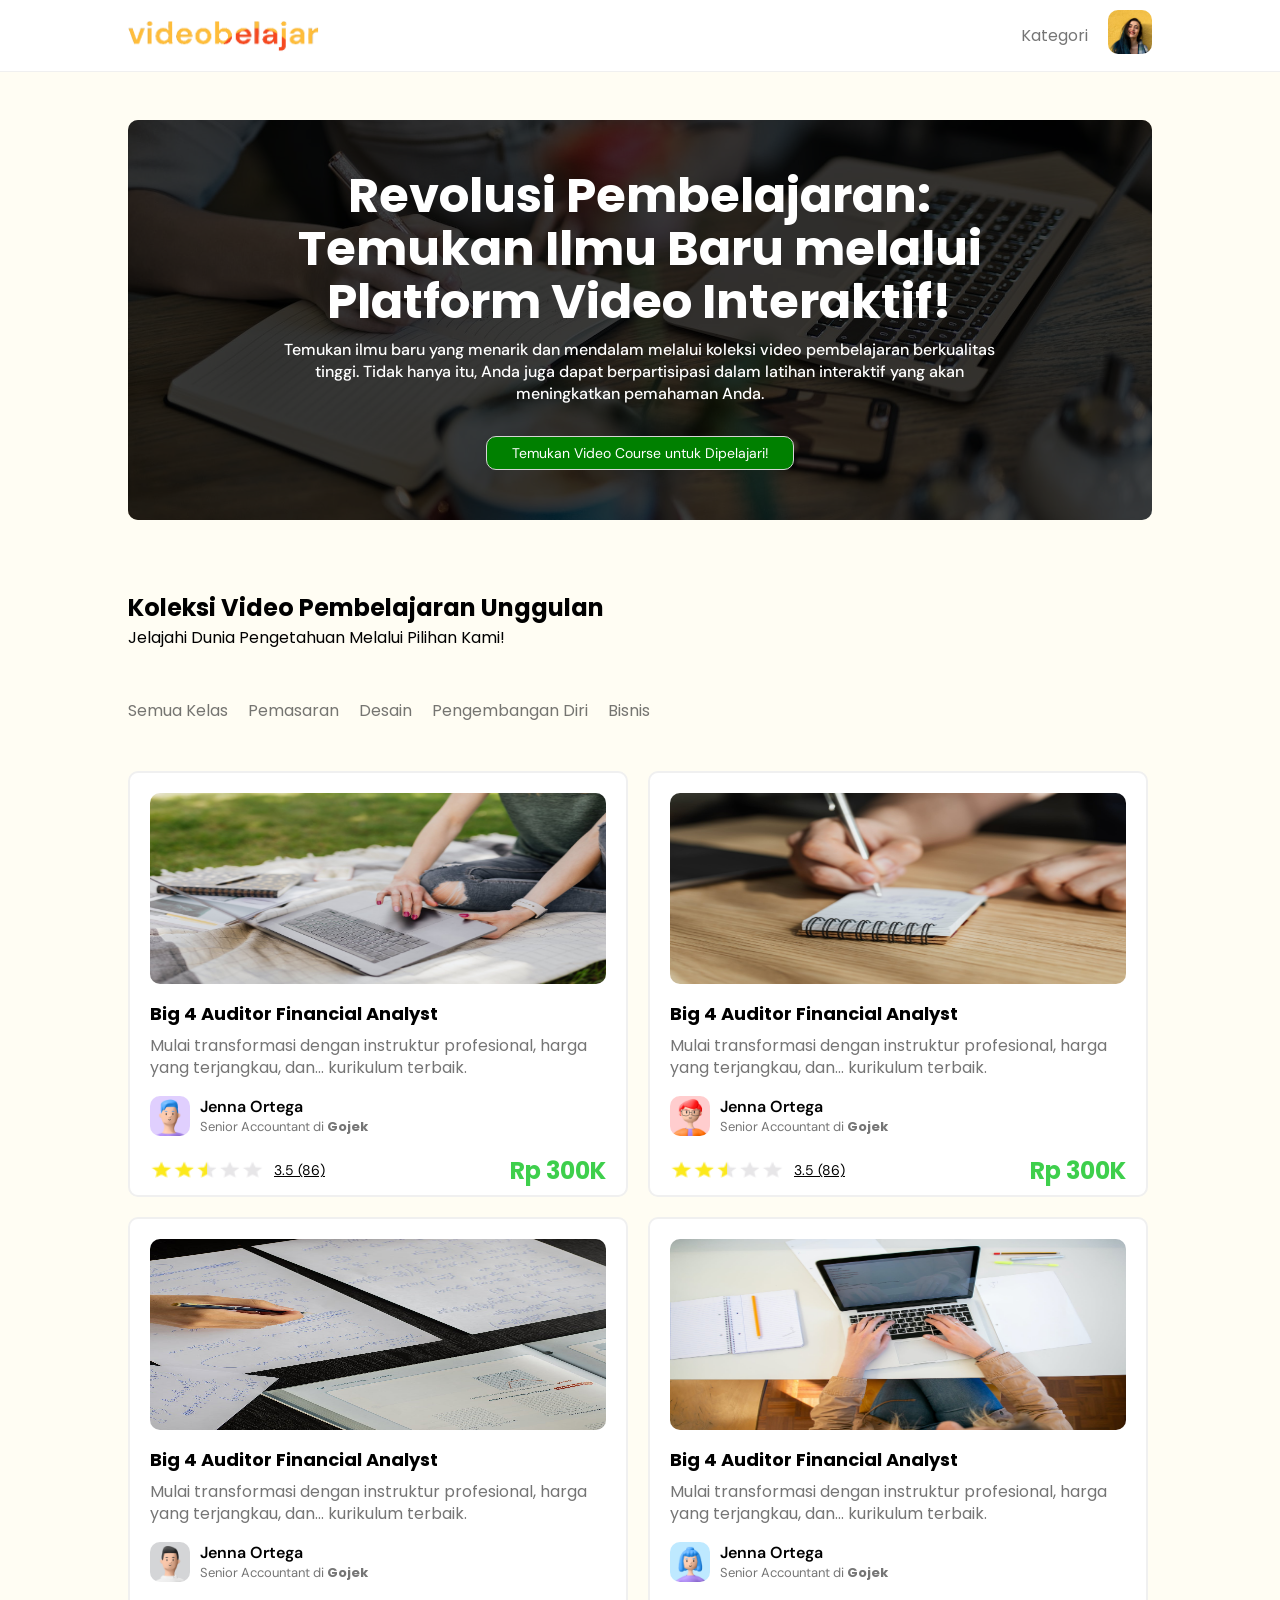
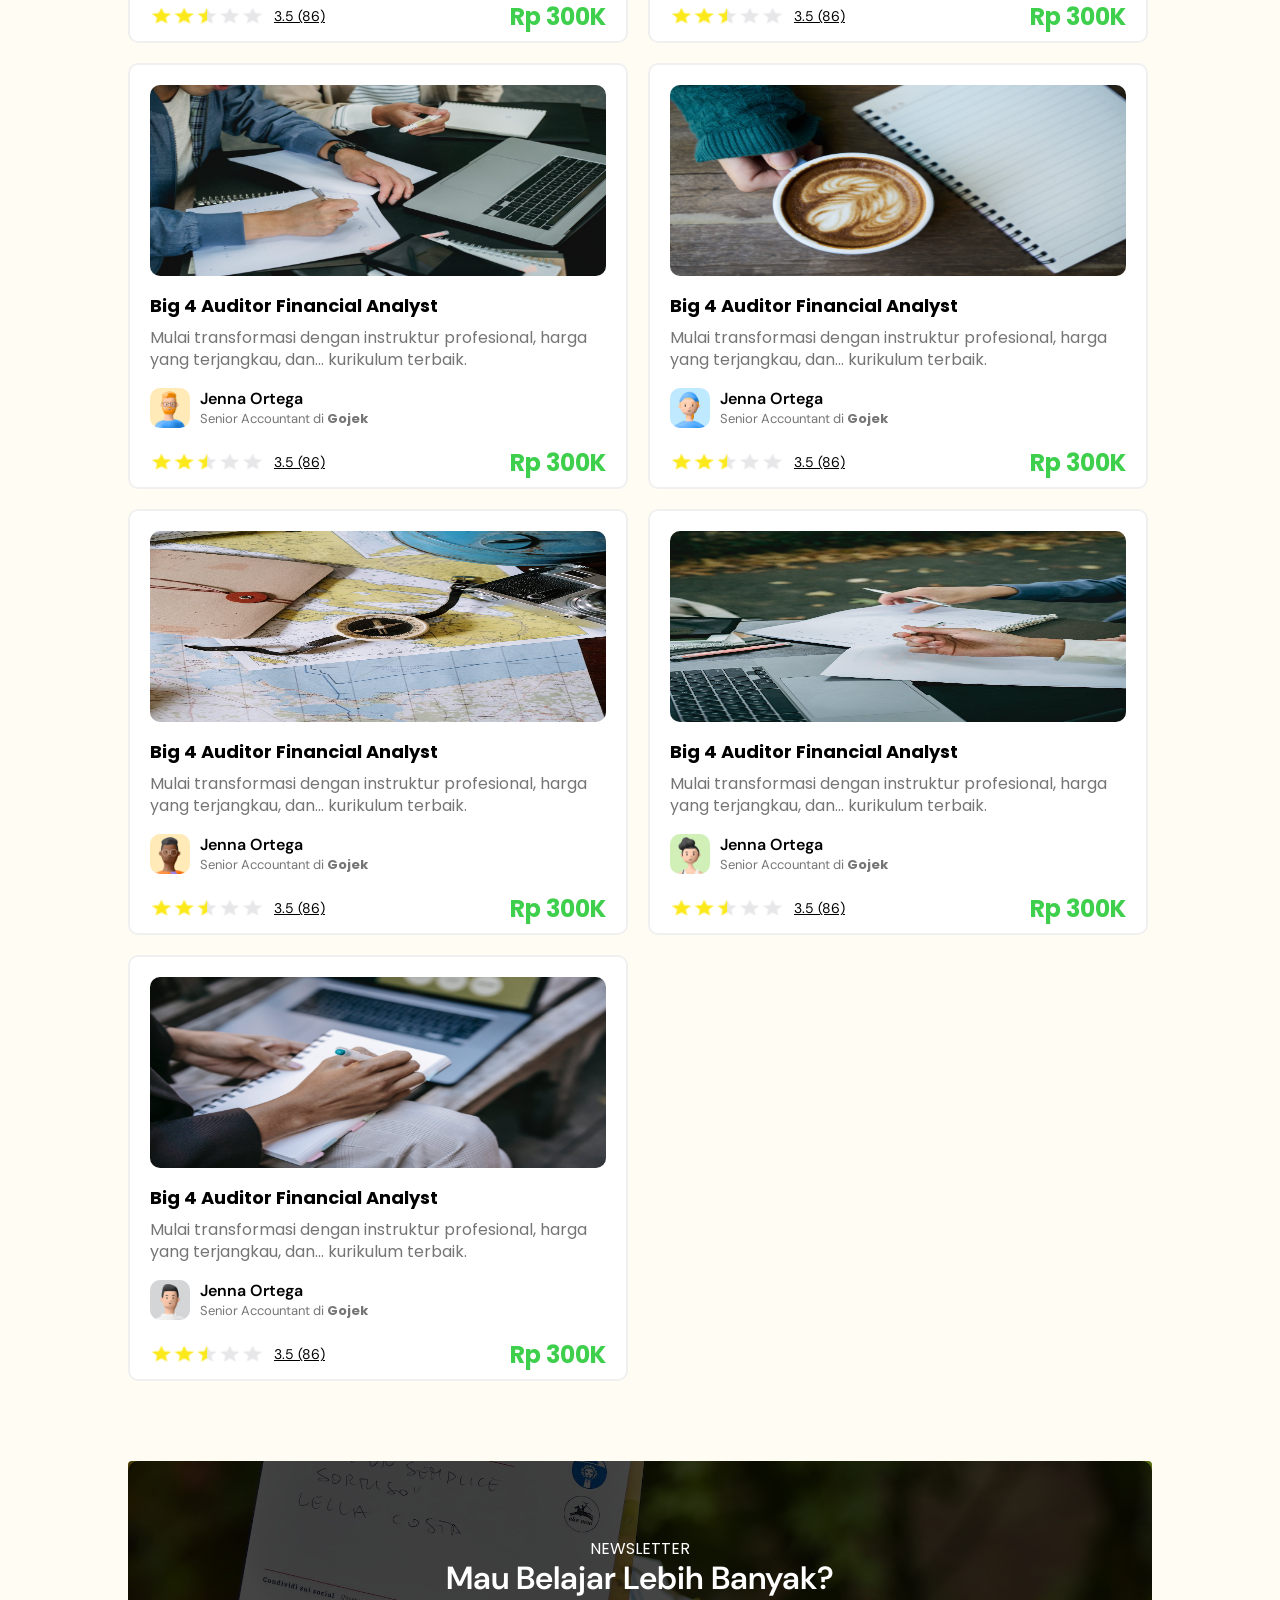
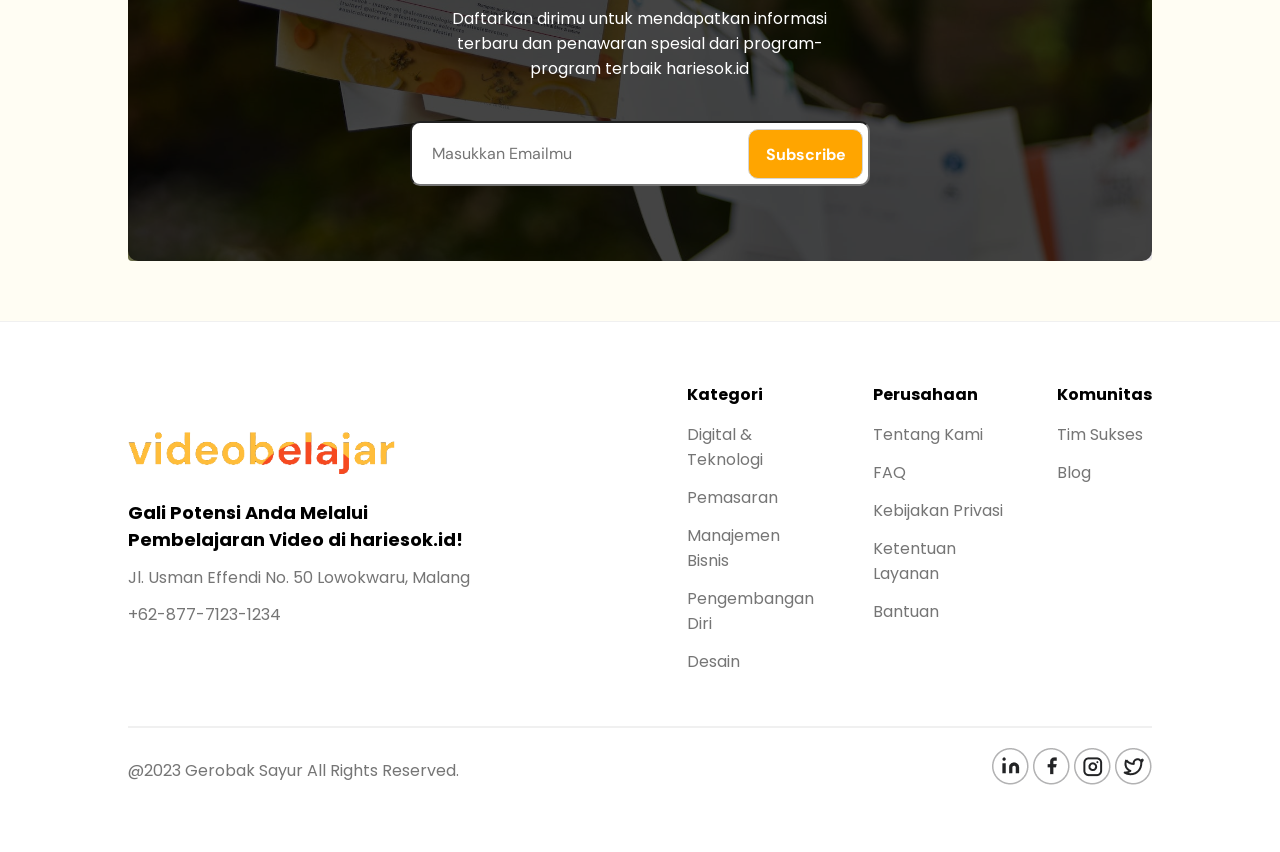
==== commit 5c5ef012: "update 22-04-26 13:57" ====
--- a/home.html
+++ b/home.html
@@ -1,5 +1,5 @@
 <!DOCTYPE html>
-<html lang="en">
+<html lang="id">
 <head>
     <meta name="viewport" content="width=device-width, initial-scale=1.0">
     <link rel="stylesheet" href="home.css">
@@ -8,11 +8,11 @@
 <body>
     <header>
         <div class="header-left">
-            <img src="resources/logo-videobelajar.png" alt="videobelajar welcome logo">
+            <img src="resources/logo-videobelajar.png" alt="videobelajar logo" class="videobelajar-logo">
             <a href="#">Kategori</a>
         </div>
         <div class="header-right">
-            <img src="resources/profile1.png" alt="profile logo">
+            <a href="#"><img src="resources/profile1.png" alt="profile logo"></a>
         </div>
     </header>
 
@@ -312,10 +312,10 @@
         <div class="lower-footer">
             <p class="copyright">@2023 Gerobak Sayur All Rights Reserved.</p>
             <div class="social-media">
-                <img src="resources/linkedin.png" alt="linkedin">
-                <img src="resources/facebook.png" alt="facebook">
-                <img src="resources/instagram.png" alt="instagram">
-                <img src="resources/twitter.png" alt="twitter">
+                <a href="#"><img src="resources/linkedin.png" alt="linkedin"></a>
+                <a href="#"><img src="resources/facebook.png" alt="facebook"></a>
+                <a href="#"><img src="resources/instagram.png" alt="instagram"></a>
+                <a href="#"><img src="resources/twitter.png" alt="twitter"></a>
             </div>
         </div>
     </footer>
--- a/home.css
+++ b/home.css
@@ -11,6 +11,7 @@
     height: 100%;
     width: 100%;
     min-height: 100vh;
+    max-width: 2400px;
 }
 
 a {
@@ -59,8 +60,8 @@
     gap: 20px;
 }
 
-header img {
-    width: 20%;
+.header-left img {
+    width: 15cqw;
     height: auto;
 }
 
@@ -130,7 +131,7 @@
 }
 
 button {
-    padding: 7px 22px;
+    padding: 7px 12px;
     border: 1px solid rgb(213, 213, 213);
     font-family: DM Sans;
     border-radius: 10px;
@@ -459,7 +460,7 @@
 }
 
 @media (max-width: 650px) {
-    header img {
+    .header-left img {
         width: 50vw;
     }
 }
@@ -470,35 +471,71 @@
     }
 }
 
+@media (max-width: 1200px) {
+    .banner-button {
+        width: 50%;
+        padding: 7px 2px;
+        font-size: 12px;
+    }
+}
+
+@media (max-width: 600px) {
+    .banner-button {
+        width: 70%;
+    }
+}
+
 @media (max-width: 1100px) {
-    .banner-button {
+    .banner-title {
+        font-size: 24px;
+    }
+}
+
+@media (max-width: 1100px) {
+    .banner-content {
+        top: 15%;
+    }
+}
+
+@media (max-width: 1100px) {
+    .banner-paragraph {
+        font-size: 13px;
+    }
+}
+
+@media (max-width: 1100px) {
+    .hero-banner {
+        padding: 60px clamp(5px, 10vw, 160px);
+    }
+}
+
+@media (max-width: 1200px) {
+    .newsletter-content {
         width: 70%;
         padding: 7px 2px;
         font-size: 12px;
     }
 }
 
-@media (max-width: 1100px) {
-    .banner-title {
-        font-size: 24px;
-    }
-}
-
-@media (max-width: 1100px) {
-    .banner-content {
-        top: 15%;
-    }
-}
-
-@media (max-width: 1100px) {
-    .banner-paragraph {
-        font-size: 13px;
-    }
-}
-
-@media (max-width: 1100px) {
-    .hero-banner {
-        padding: 60px clamp(5px, 10vw, 160px);
-    }
-}
-
+@media (max-width: 700px) {
+    .newsletter-form {
+        flex-direction: column;
+        gap: 5px;
+    }
+}
+
+@media (max-width: 700px) {
+    .subscribe-button {
+        position: relative;
+        width: 100%;
+    }
+}
+
+@media (max-width: 700px) {
+    .email-subscribe {
+        font-family: DM Sans;
+        font-size: 14px;
+        padding: 20px;
+        border-radius: 10px;
+    }
+}
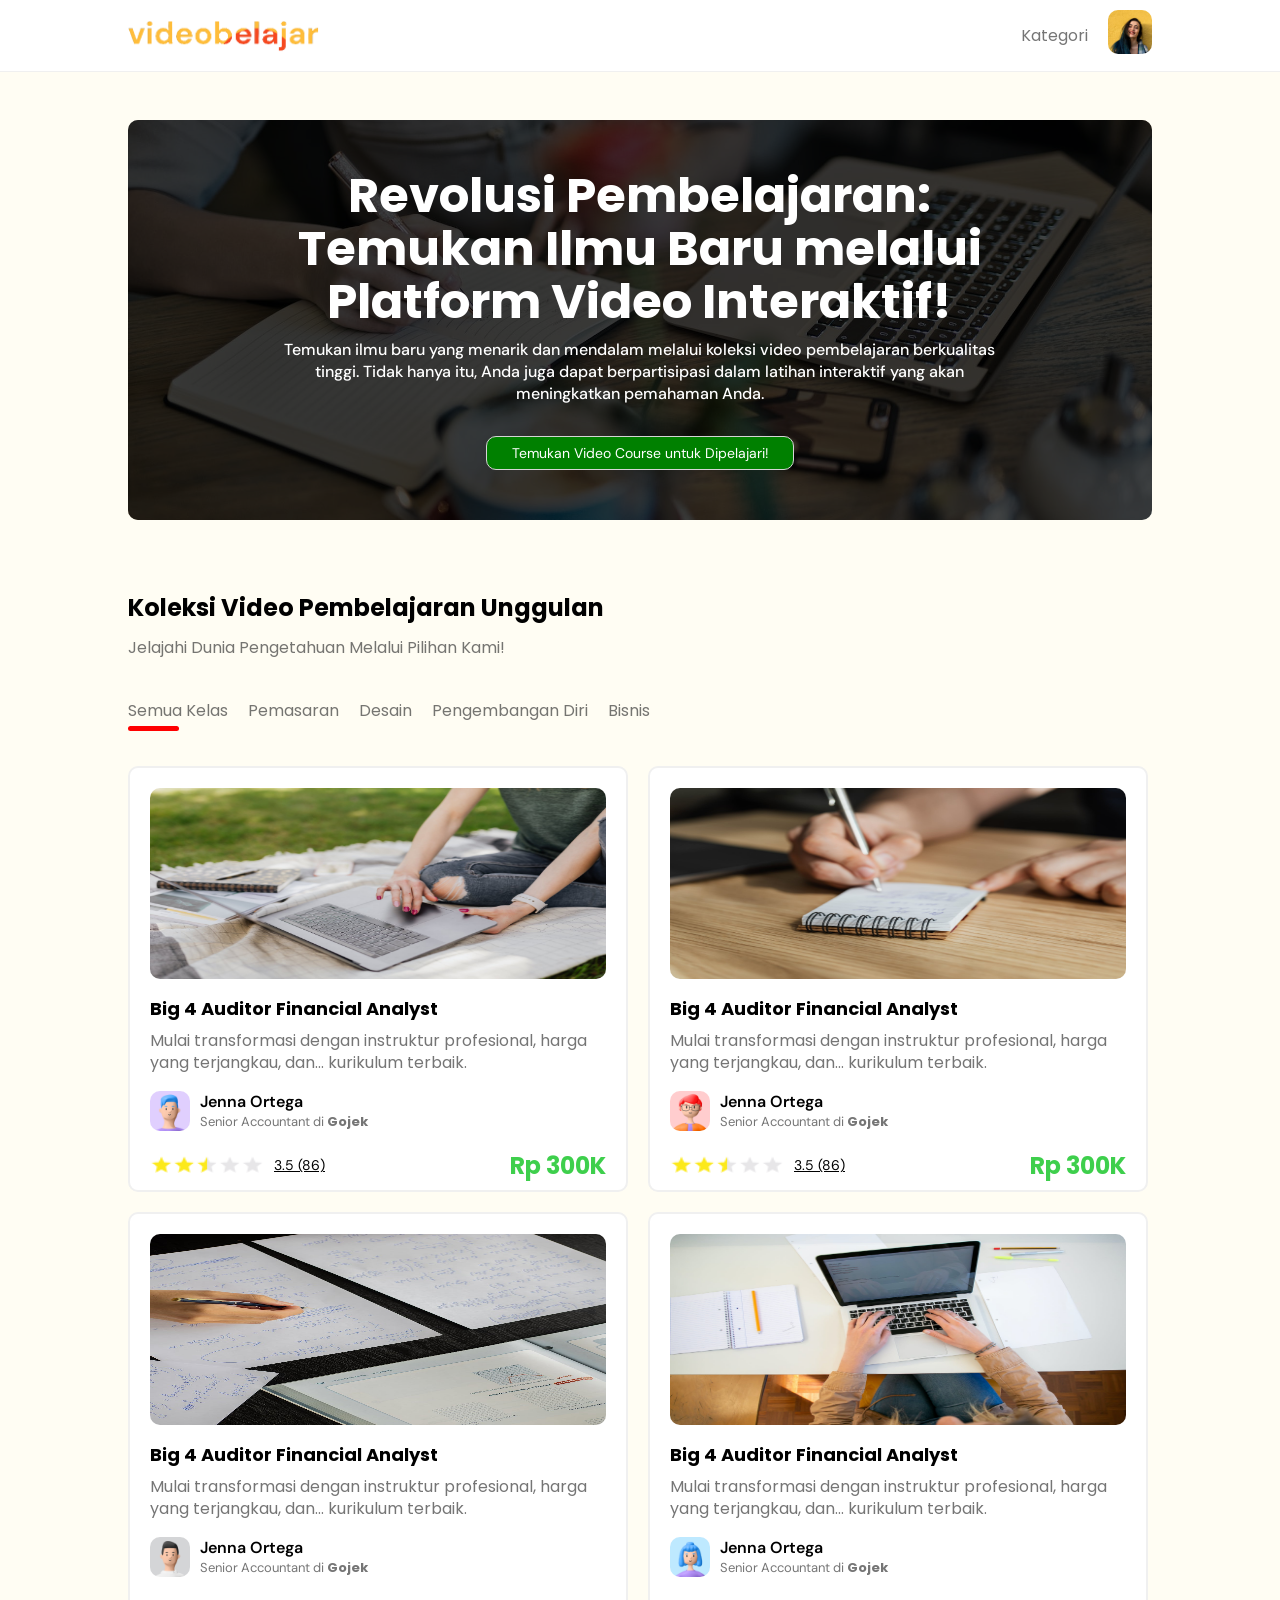
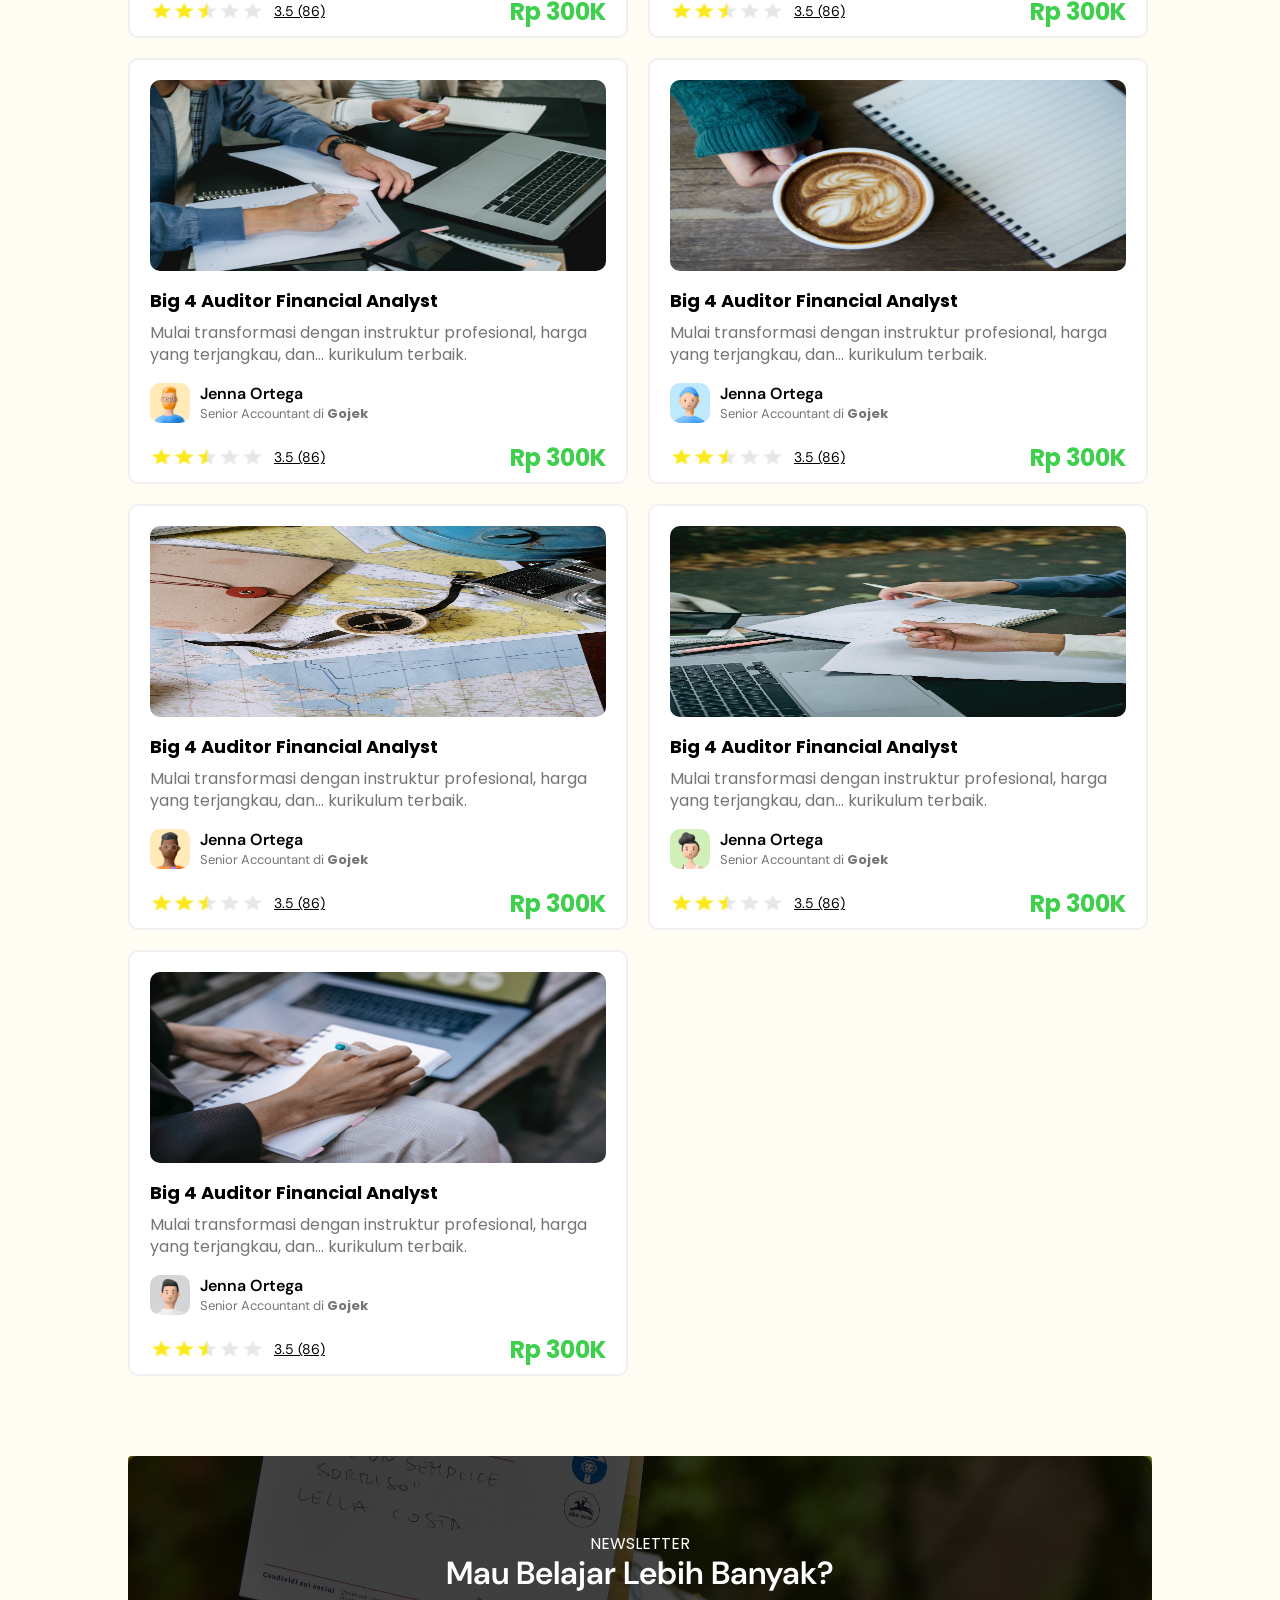
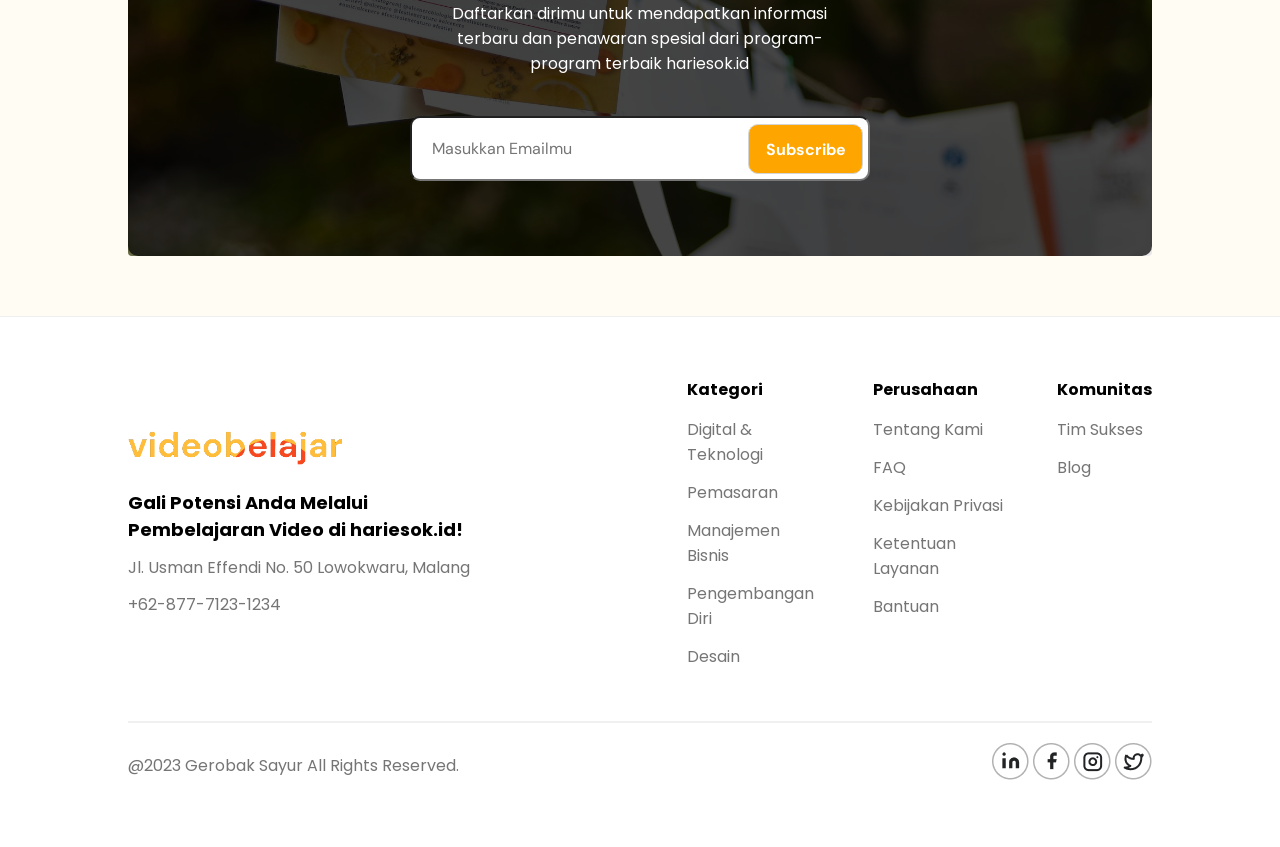
==== commit f57a47b8: "update 22-04-26 23:48" ====
--- a/home.html
+++ b/home.html
@@ -8,7 +8,7 @@
 <body>
     <header>
         <div class="header-left">
-            <img src="resources/logo-videobelajar.png" alt="videobelajar logo" class="videobelajar-logo">
+            <img src="resources/logo-videobelajar.png" alt="videobelajar logo" class="videobelajar-logo"><img src="resources/menu-pop.png" alt="menu-pop" class="menu-pop">
             <a href="#">Kategori</a>
         </div>
         <div class="header-right">
@@ -45,6 +45,7 @@
                 <div class="item">Pengembangan Diri</div>
                 <div class="item">Bisnis</div>
             </div>
+            <div class="menu-bar-slider"></div>
             
             <div class="lessons-container">
 
@@ -282,7 +283,7 @@
 
             <div class="upper-right-footer">
                 <div class="left-row">
-                    <div class="row1-first-item"><a href="#">Kategori</a></div>
+                    <div class="row1-first-item"><a href="#">Kategori</a><img src="resources/vector.png"></div>
                     <div class="row1-item"><a href="#">Digital & Teknologi</a></div>
                     <div class="row1-item"><a href="#">Pemasaran</a></div>
                     <div class="row1-item"><a href="#">Manajemen Bisnis</a></div>
@@ -291,7 +292,7 @@
                 </div>
 
                 <div class="middle-row">
-                    <div class="row2-first-item"><a href="#">Perusahaan</a> </div>
+                    <div class="row2-first-item"><a href="#">Perusahaan</a><img src="resources/vector.png"></div>
                     <div class="row2-item"><a href="#">Tentang Kami</a></div>
                     <div class="row2-item"><a href="#">FAQ</a></div>
                     <div class="row2-item"><a href="#">Kebijakan Privasi</a></div>
@@ -300,7 +301,7 @@
                 </div>
 
                 <div class="right-row">
-                    <div class="row3-first-item"><a href="#">Komunitas</a></div>
+                    <div class="row3-first-item"><a href="#">Komunitas</a><img src="resources/vector.png"></div>
                     <div class="row3-item"><a href="#">Tim Sukses</a></div>
                     <div class="row3-item"><a href="#">Blog</a></div>
                 </div>
--- a/home.css
+++ b/home.css
@@ -53,6 +53,12 @@
     margin-right: 20px;
 }
 
+.menu-pop {
+    display: none;
+    width: 20px;
+    height: 12px;
+}
+
 .header-right {
     display: flex;
     flex-direction: row;
@@ -60,7 +66,7 @@
     gap: 20px;
 }
 
-.header-left img {
+img.videobelajar-logo {
     width: 15cqw;
     height: auto;
 }
@@ -147,13 +153,34 @@
     background-color: green;
 }
 
+.collection-title-group {
+    display: flex;
+    flex-direction: column;
+    gap: 10px;
+
+}
+
+.explore-yuk {
+    color: #333333AD;
+}
+
 .menu-bar {
     display: flex;
     gap: 20px;
+    color: #333333AD;
     overflow-x: auto;
     white-space: nowrap;
     padding: 10px 0px;
-    margin: 30px 0px;
+    margin: 20px 0px;
+}
+
+.menu-bar-slider {
+    width: 5%;
+    height: 5px;
+    background-color: red;
+    position: relative;
+    border-radius: 10px;
+    bottom: 35px;
 }
 
 .item {
@@ -410,7 +437,7 @@
 }
 
 .upper-left-footer img {
-    width: 50%;
+    width: 40%;
     height: auto;
 }
 
@@ -445,6 +472,10 @@
     margin-bottom: 2px;
 }
 
+.row3-first-item img, .row2-first-item img, .row1-first-item img {
+        display: none;
+    }
+
 .middle-footer {
     width: 100%;
     padding-top: 32px;
@@ -457,31 +488,23 @@
     flex-direction: row;
     align-items: center;
     justify-content: space-between;
-}
-
-@media (max-width: 650px) {
-    .header-left img {
-        width: 50vw;
-    }
-}
-
-@media (max-width: 650px) {
-    .hero-words {
-        width: 70%;
-    }
 }
 
 @media (max-width: 1200px) {
     .banner-button {
         width: 50%;
+        padding: 10px 10px;
+        font-size: 12px;
+    }
+
+    .newsletter-content {
+        width: 80%;
         padding: 7px 2px;
         font-size: 12px;
     }
-}
-
-@media (max-width: 600px) {
-    .banner-button {
-        width: 70%;
+
+    .hero-banner {
+        padding-bottom: 20px;
     }
 }
 
@@ -489,32 +512,106 @@
     .banner-title {
         font-size: 24px;
     }
-}
-
-@media (max-width: 1100px) {
+
     .banner-content {
         top: 15%;
     }
-}
-
-@media (max-width: 1100px) {
+
     .banner-paragraph {
         font-size: 13px;
     }
-}
-
-@media (max-width: 1100px) {
-    .hero-banner {
-        padding: 60px clamp(5px, 10vw, 160px);
-    }
-}
-
-@media (max-width: 1200px) {
-    .newsletter-content {
-        width: 70%;
-        padding: 7px 2px;
-        font-size: 12px;
-    }
+
+}
+
+@media (max-width: 980px) {
+    .header-left {
+        margin-right: 0px;
+    }
+    
+    .header-left a, .header-right a {
+        display: none;
+    }
+
+    .menu-pop {
+        display: inline-block;
+    }
+    
+    footer {
+        padding: 30px clamp(5px, 10vw, 160px);
+    }
+
+    .upper-footer {
+        width: 100%;
+        display: flex;
+        flex-direction: column;
+        align-items: center;
+        justify-content: space-between;
+        gap: 20px;
+}
+
+    .upper-left-footer {
+        display: flex;
+        flex-direction: column;
+        width: 100%;
+        gap: 16px;
+}
+
+    .upper-left-footer img {
+        width: 50%;
+        height: auto;
+    }
+
+    .gali-potensi {
+        font-size: 14px;
+    }
+
+    .footer-description {
+        width: 100%;
+        font-size: 14px;
+        display: flex;
+        flex-direction: column;
+        gap: 12px;
+    }
+
+    .upper-right-footer {
+        flex-direction: column;
+        width: 100%;
+        gap: 16px;
+    }
+
+    .row1-item, .row2-item, .row3-item {
+        display: none;
+    }
+
+    .row1-first-item, .row2-first-item, .row3-first-item {
+        display: flex;
+        flex-direction: row;
+        justify-content: space-between;
+    }
+
+    .row3-first-item img, .row2-first-item img, .row1-first-item img {
+        display: block;
+        width: 8px;
+        height: 12px;
+        align-self: center;
+    }
+
+    .middle-footer {
+        padding-top: 5px;
+    }
+
+    .lower-footer {
+        width: 100%;
+        flex-direction: column-reverse;
+        align-items: flex-start;
+        gap: 10px;
+    }
+
+    .collection-title {
+        font-size: 20px;
+        font-weight: 600;
+    }
+
 }
 
 @media (max-width: 700px) {
@@ -522,20 +619,37 @@
         flex-direction: column;
         gap: 5px;
     }
-}
-
-@media (max-width: 700px) {
+
     .subscribe-button {
         position: relative;
         width: 100%;
     }
-}
-
-@media (max-width: 700px) {
+
     .email-subscribe {
         font-family: DM Sans;
         font-size: 14px;
         padding: 20px;
         border-radius: 10px;
     }
+
+}
+
+@media (max-width: 650px) {
+    img.videobelajar-logo {
+        width: 50%;
+    }
+
+    .hero-words {
+        width: 90%;
+    }
+
+    .banner-content {
+        top: 5%;
+    }
+}
+
+@media (max-width: 600px) {
+    .banner-button {
+        width: 90%;
+    }
 }
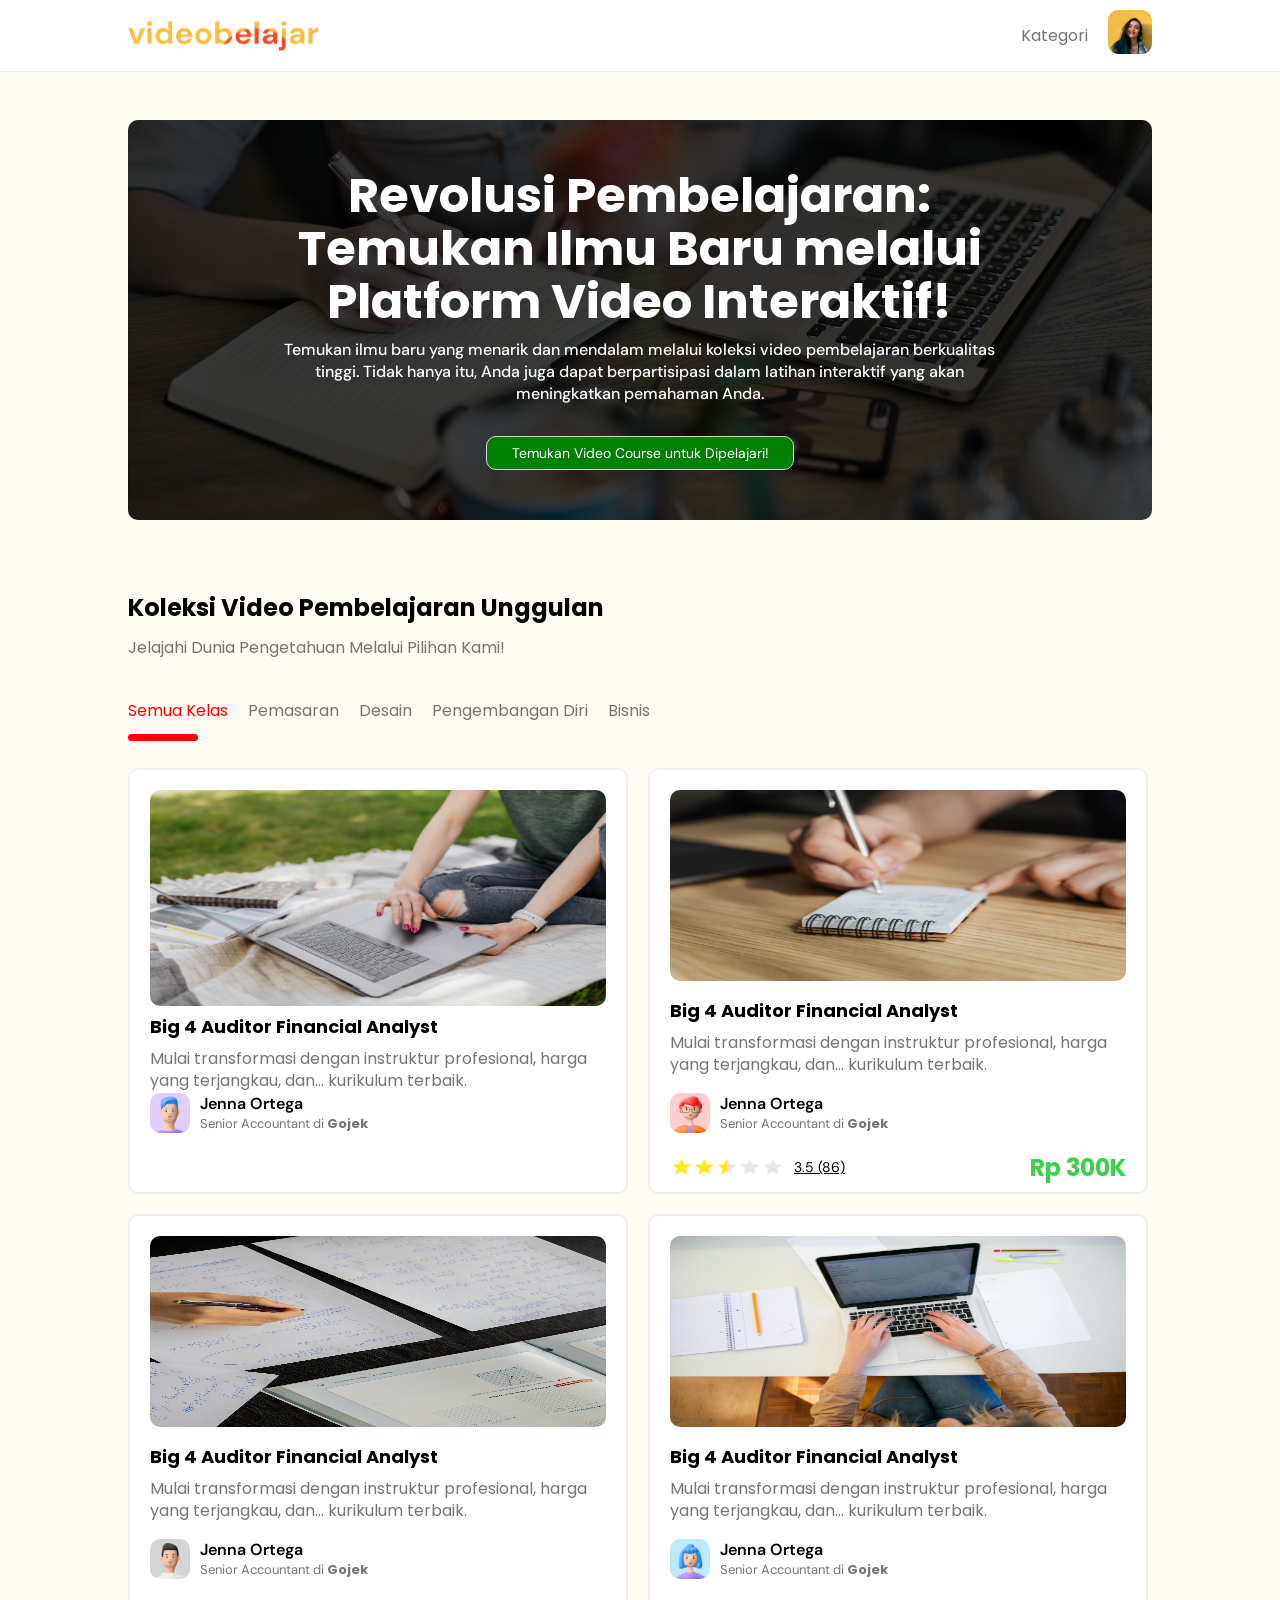
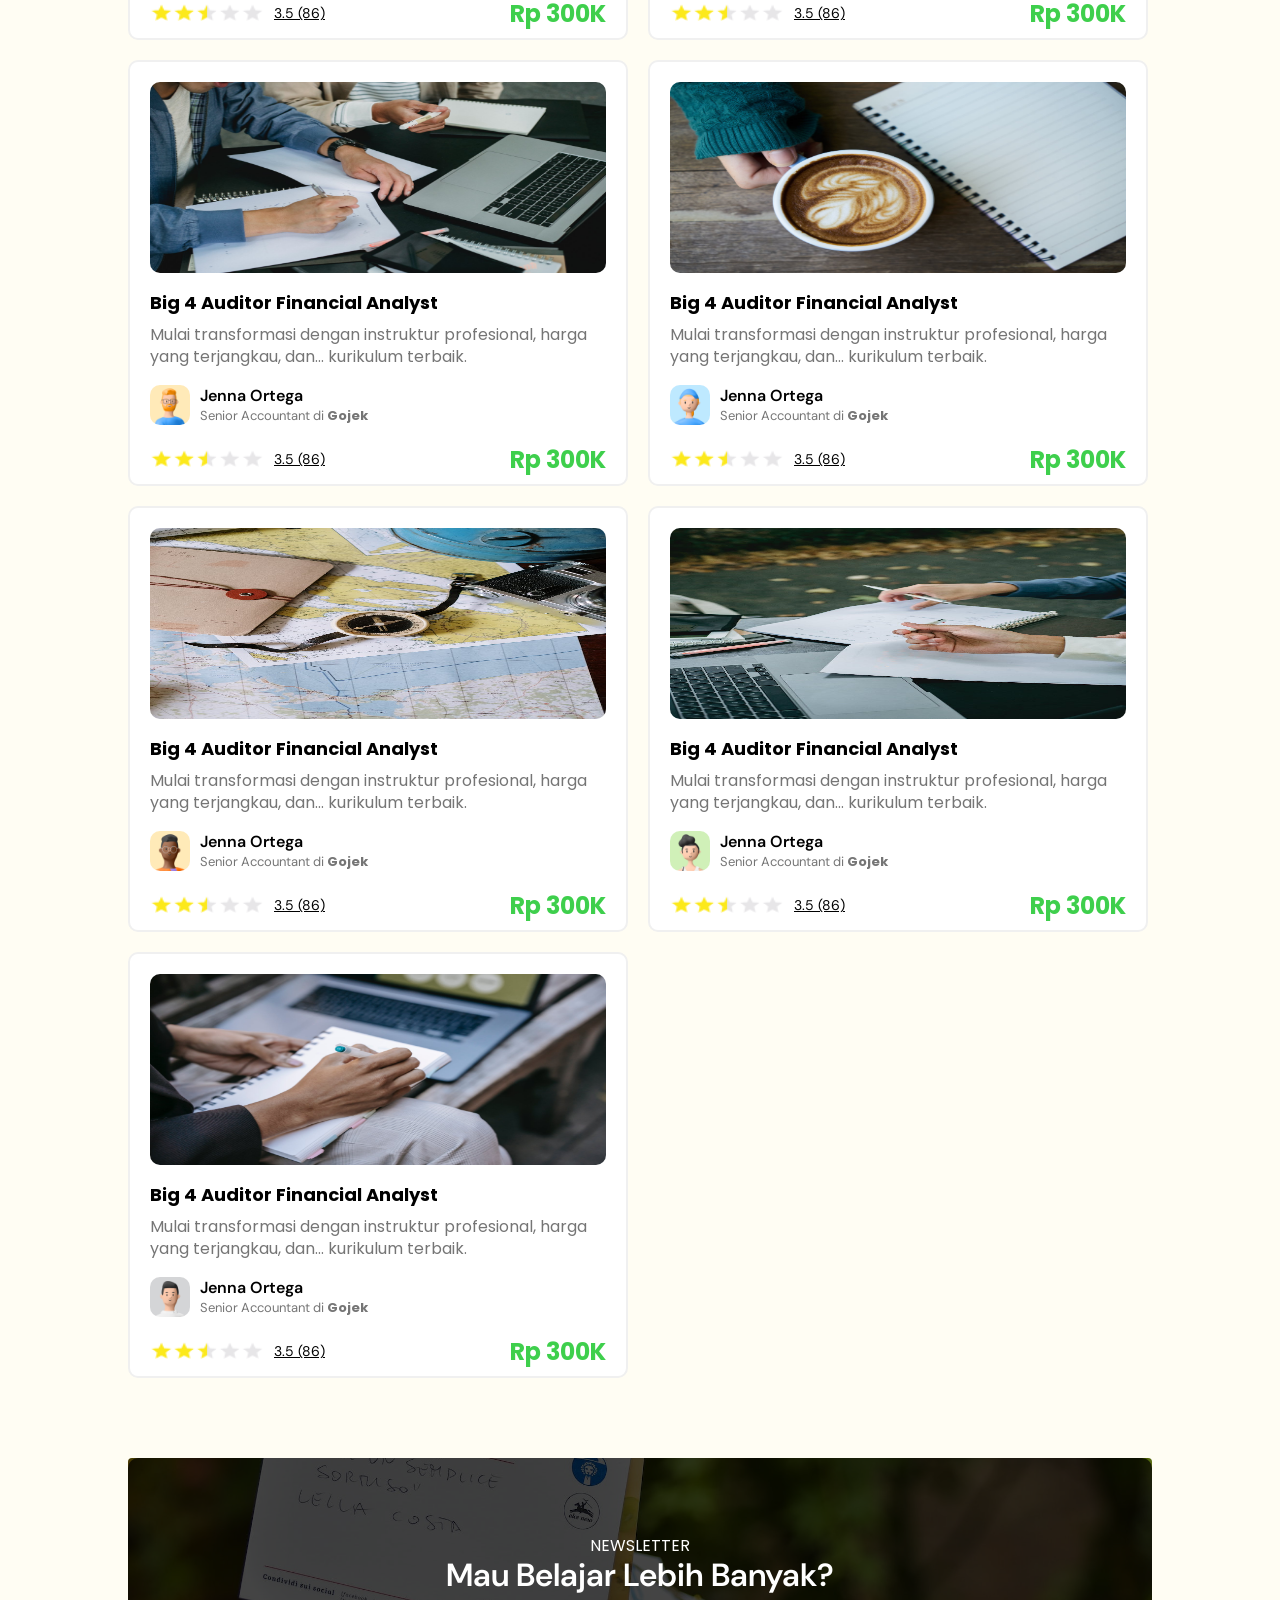
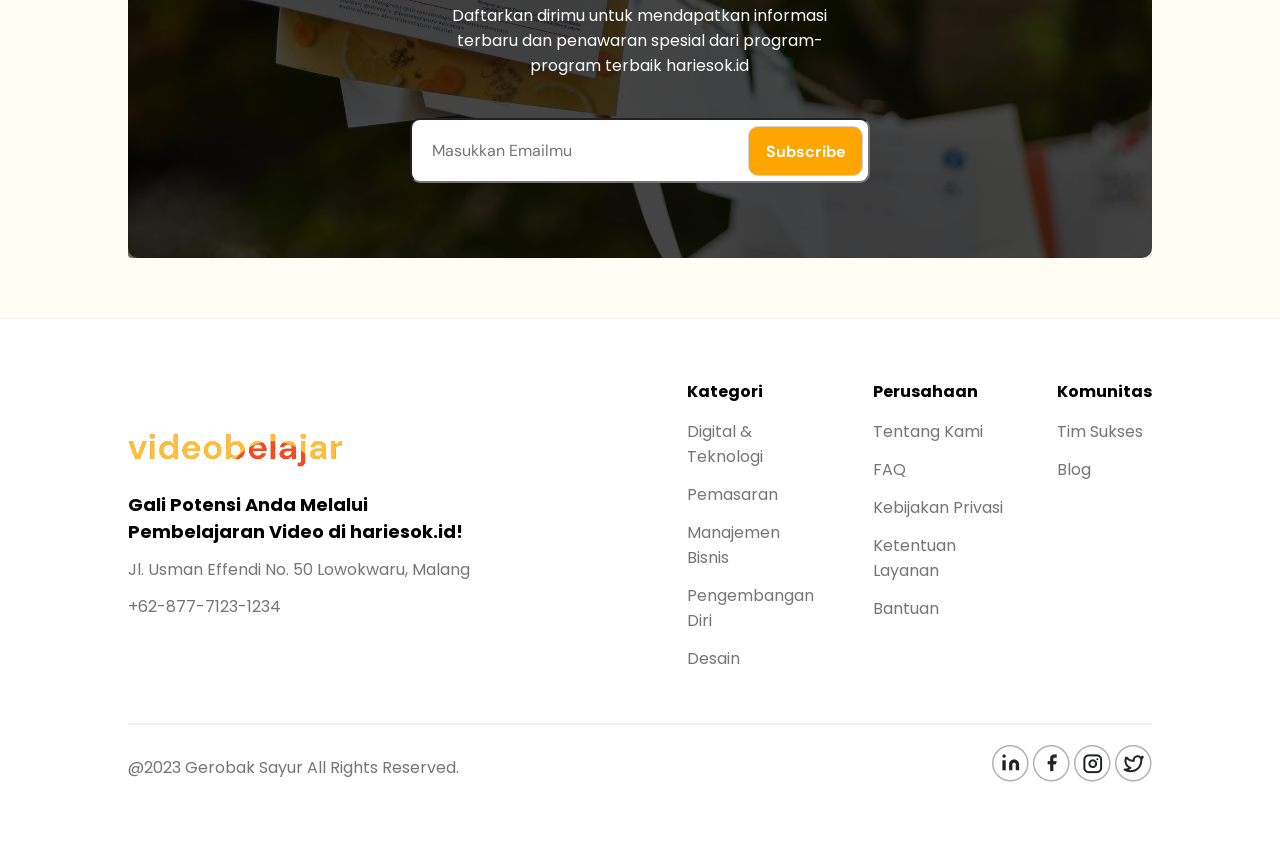
==== commit 4e168db0: "update 23-04-26 16:46" ====
--- a/home.html
+++ b/home.html
@@ -39,7 +39,7 @@
                 <p class="explore-yuk">Jelajahi Dunia Pengetahuan Melalui Pilihan Kami!</p>
             </div>
             <div class="menu-bar">
-                <div class="item">Semua Kelas</div>
+                <div class="item" id="all-class">Semua Kelas</div>
                 <div class="item">Pemasaran</div>
                 <div class="item">Desain</div>
                 <div class="item">Pengembangan Diri</div>
@@ -51,16 +51,20 @@
 
                 <!-- Lesson 1 -->
                 <div class="lesson">
-                    <img src="resources/grid1.jpg" alt="lesson1">
-                    <div class="lesson-caption">
-                        <h3>Big 4 Auditor Financial Analyst</h3>
-                        <p>Mulai transformasi dengan instruktur profesional, harga yang terjangkau, dan... <span>kurikulum terbaik.</span></p>
-                    </div>
-                    <div class="lecture-author">
-                        <img src="resources/creator1.png" alt="author1">
-                        <div class="author-detail">
-                            <p class="author-name">Jenna Ortega</p>
-                            <p class="author-title">Senior Accountant di <span>Gojek</span></p>
+                    <div class="flex-style1">
+                        <img src="resources/grid1.jpg" alt="lesson1">
+                        <div class="flex-style2">
+                            <div class="lesson-caption">
+                                <h3>Big 4 Auditor Financial Analyst</h3>
+                                <p>Mulai transformasi dengan instruktur profesional, harga yang terjangkau, dan... <span>kurikulum terbaik.</span></p>
+                            </div>              
+                            <div class="lecture-author">
+                                <img src="resources/creator1.png" alt="author1">
+                                <div class="author-detail">
+                                    <p class="author-name">Jenna Ortega</p>
+                                    <p class="author-title">Senior Accountant di <span>Gojek</span></p>
+                                </div>
+                            </div>
                         </div>
                     </div>
                     <div class="rating">
--- a/home.css
+++ b/home.css
@@ -174,13 +174,17 @@
     margin: 20px 0px;
 }
 
+#all-class {
+    color: red;
+}
+
 .menu-bar-slider {
-    width: 5%;
-    height: 5px;
+    width: 70px;
+    height: 7px;
     background-color: red;
     position: relative;
     border-radius: 10px;
-    bottom: 35px;
+    bottom: 27px;
 }
 
 .item {
@@ -287,7 +291,7 @@
 
 .rating {
     display: flex;
-    display: row;
+    flex-direction: row;
     gap: 10px;
 }
 
@@ -368,6 +372,10 @@
     line-height: 110%;
 }
 
+.newsletter-title {
+    font-size: 16px;
+}
+
 .newsletter.paragraph {
     font-size: 16px;
     font-family: DM Sans;
@@ -391,6 +399,7 @@
     padding: 20px;
     padding-right: 35%;
     border-radius: 10px;
+    box-sizing: border-box;
 }
 
 .subscribe-button {
@@ -404,6 +413,7 @@
     height: 50px;
     padding: 10px 10px;    
     line-height: 30px;
+    box-sizing: border-box;
 }
 
 footer {
@@ -615,13 +625,22 @@
 }
 
 @media (max-width: 700px) {
+    .newsletter-content {
+        gap: 10px;
+        width: 80%;
+    }
+
+    .container1 {
+        padding: 0;
+    }
+    
     .newsletter-form {
         flex-direction: column;
-        gap: 5px;
+        gap: 10px;
     }
 
     .subscribe-button {
-        position: relative;
+        position: static;
         width: 100%;
     }
 
@@ -652,4 +671,21 @@
     .banner-button {
         width: 90%;
     }
+
+    .mau-belajar {
+        font-size: 24px;
+    }
+
+    .flex-style1 {
+        display: flex;
+        flex-direction: row;
+        gap: 10px;
+    }
+
+    .flex-style2 {
+        display: flex;
+        flex-direction: column;
+        gap: 10px;
+    }
+
 }
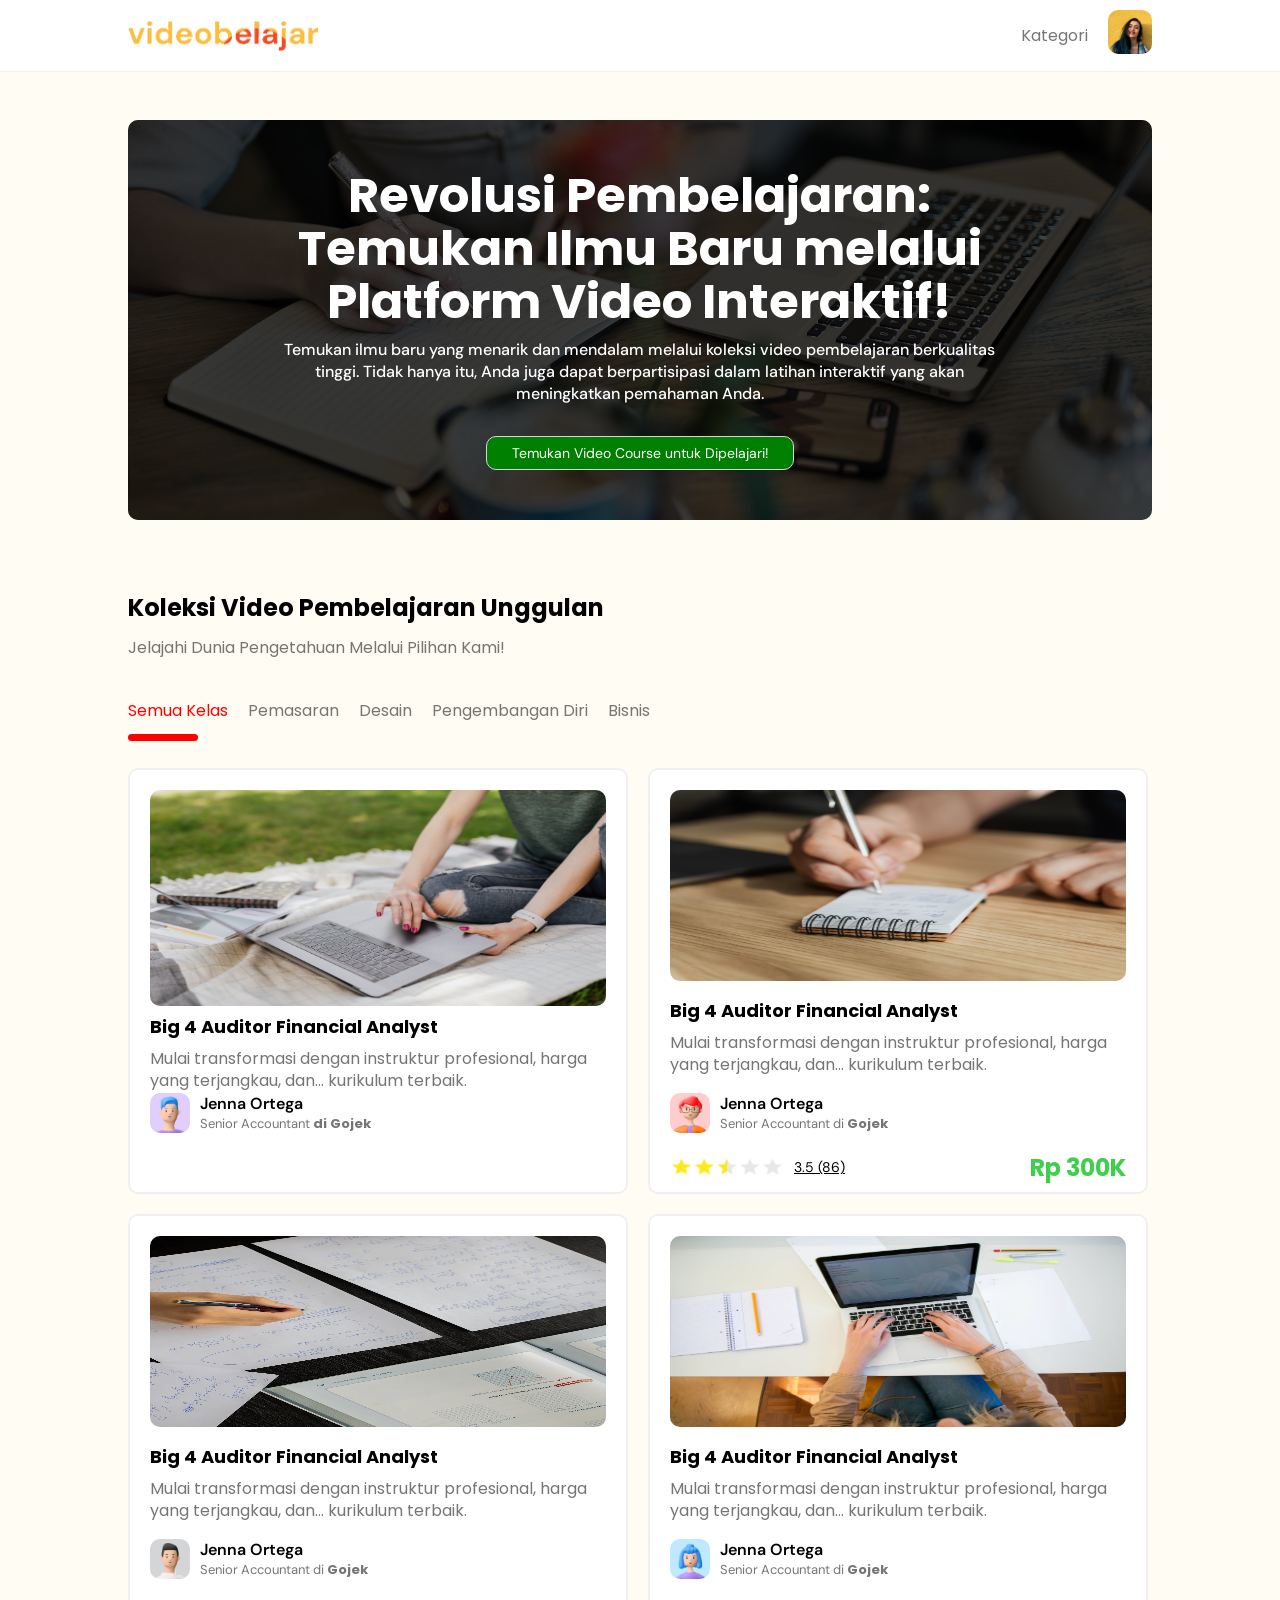
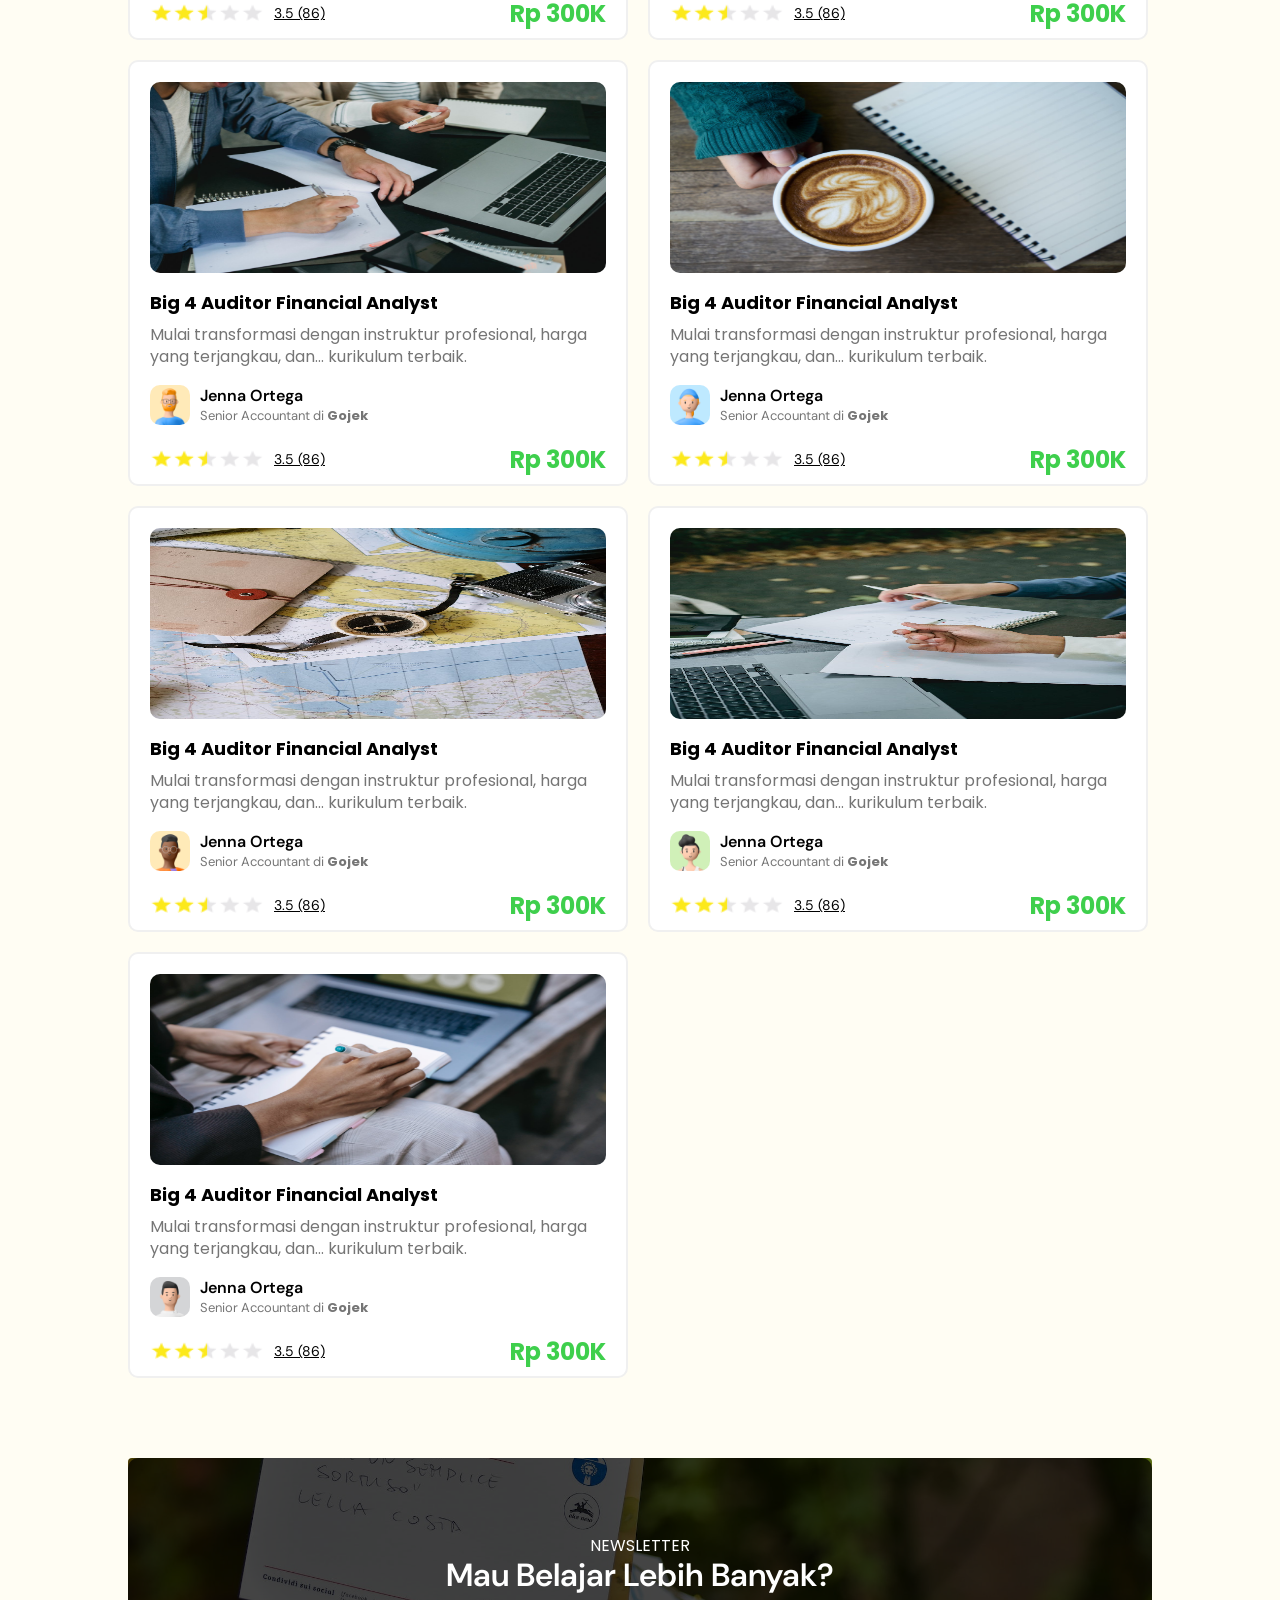
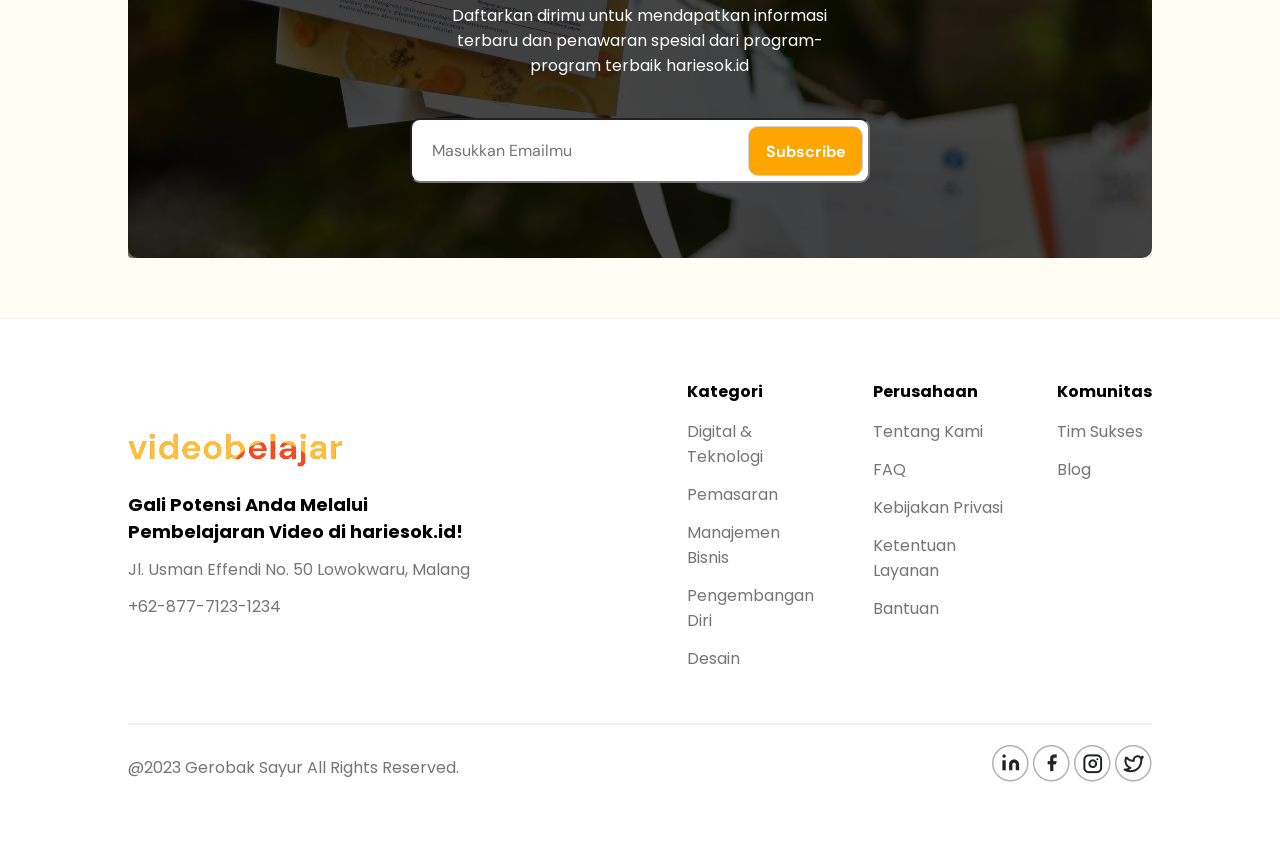
==== commit 97f1a2e1: "update 23-04-26 17:10" ====
--- a/home.html
+++ b/home.html
@@ -62,7 +62,7 @@
                                 <img src="resources/creator1.png" alt="author1">
                                 <div class="author-detail">
                                     <p class="author-name">Jenna Ortega</p>
-                                    <p class="author-title">Senior Accountant di <span>Gojek</span></p>
+                                    <p class="author-title">Senior Accountant <span class="di-gojek">di Gojek</span></p>
                                 </div>
                             </div>
                         </div>
--- a/home.css
+++ b/home.css
@@ -291,7 +291,7 @@
 
 .rating {
     display: flex;
-    flex-direction: row;
+    display: row;
     gap: 10px;
 }
 
@@ -688,4 +688,32 @@
         gap: 10px;
     }
 
+    .lesson {
+        height: fit-content;
+    }
+
+    .lesson img {
+        height: 50%;
+        width: 25%;
+        border-radius: 10px;
+    }
+
+    .lesson-caption {
+        display: flex;
+        flex-direction: column;
+        gap: 8px;
+    }
+
+    .lesson-caption h3 {
+        font-size: 16px;
+    }
+
+    .lesson-caption p {
+        display: none;
+    }
+
+    .di-gojek {
+        display: none;
+    }
+
 }
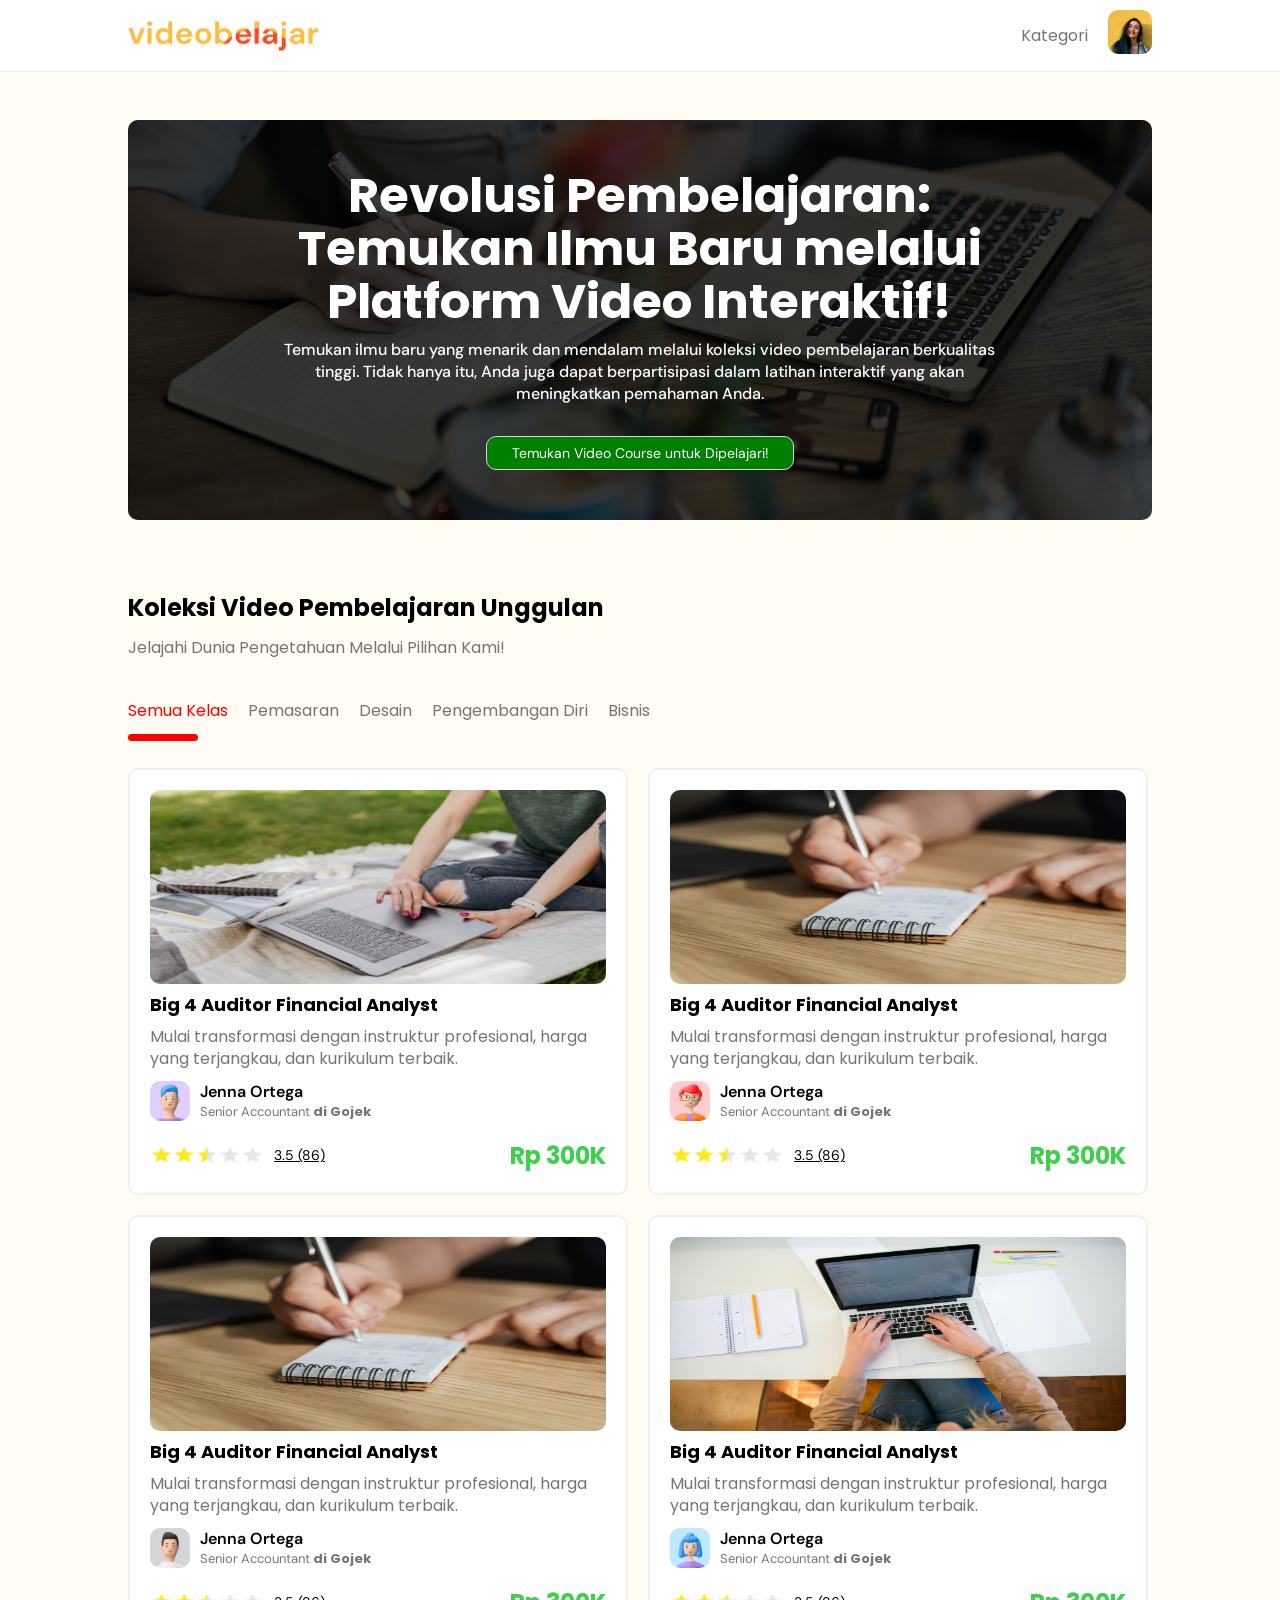
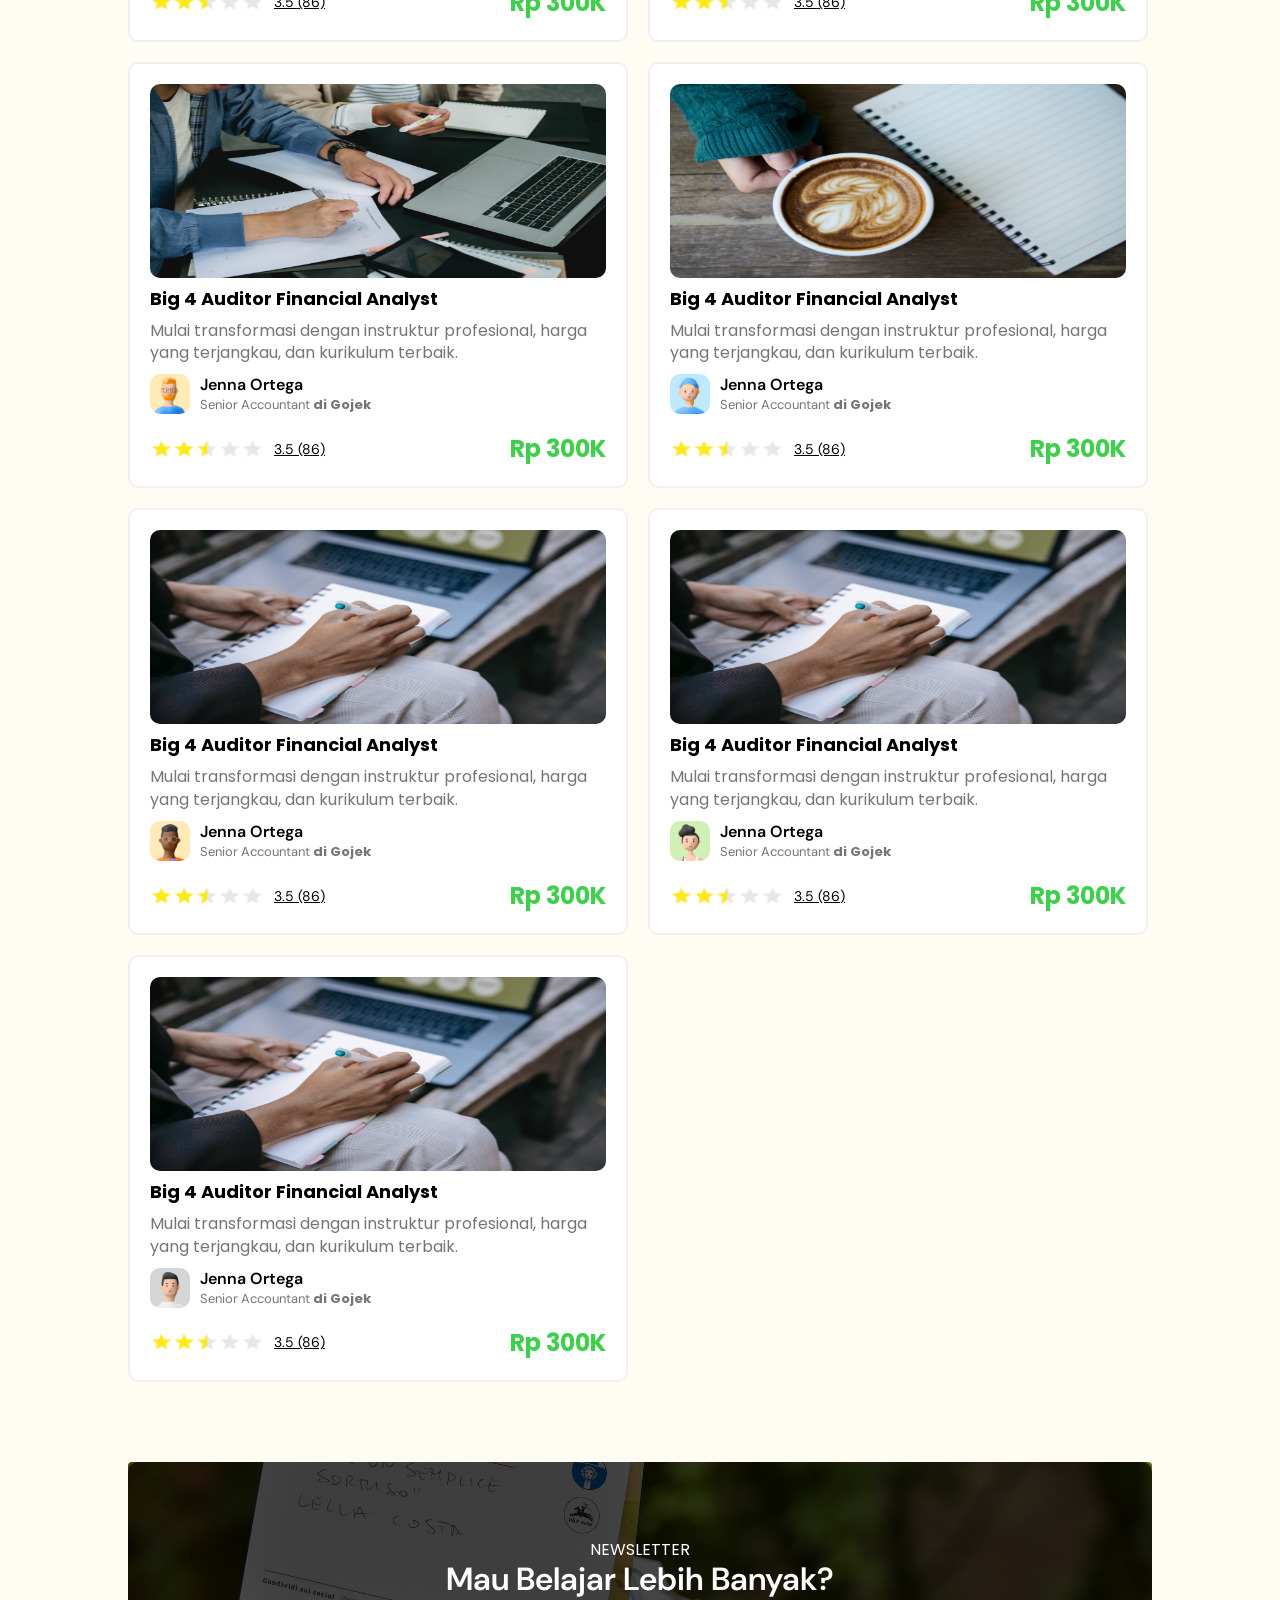
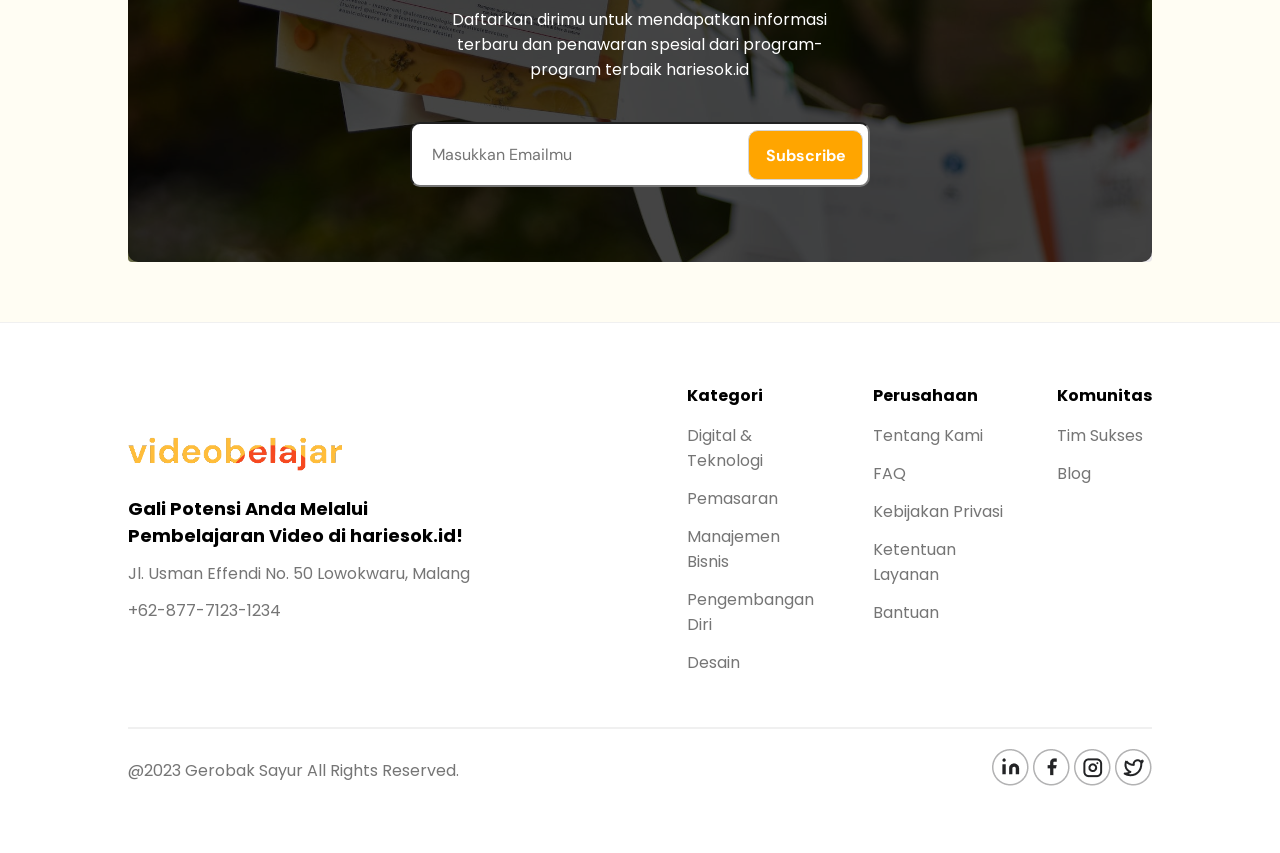
==== commit 7cec6251: "done" ====
--- a/home.html
+++ b/home.html
@@ -56,7 +56,7 @@
                         <div class="flex-style2">
                             <div class="lesson-caption">
                                 <h3>Big 4 Auditor Financial Analyst</h3>
-                                <p>Mulai transformasi dengan instruktur profesional, harga yang terjangkau, dan... <span>kurikulum terbaik.</span></p>
+                                <p>Mulai transformasi dengan instruktur profesional, harga yang terjangkau, dan <span>kurikulum terbaik.</span></p>
                             </div>              
                             <div class="lecture-author">
                                 <img src="resources/creator1.png" alt="author1">
@@ -76,16 +76,20 @@
 
                 <!-- Lesson 2 -->
                 <div class="lesson">
-                    <img src="resources/grid2.jpg" alt="lesson2">
-                    <div class="lesson-caption">
-                        <h3>Big 4 Auditor Financial Analyst</h3>
-                        <p>Mulai transformasi dengan instruktur profesional, harga yang terjangkau, dan... <span>kurikulum terbaik.</span></p>
-                    </div>
-                    <div class="lecture-author">
-                        <img src="resources/creator2.png" alt="author2">
-                        <div class="author-detail">
-                            <p class="author-name">Jenna Ortega</p>
-                            <p class="author-title">Senior Accountant di <span>Gojek</span></p>
+                    <div class="flex-style1">
+                        <img src="resources/grid2.jpg" alt="lesson1">
+                        <div class="flex-style2">
+                            <div class="lesson-caption">
+                                <h3>Big 4 Auditor Financial Analyst</h3>
+                                <p>Mulai transformasi dengan instruktur profesional, harga yang terjangkau, dan <span>kurikulum terbaik.</span></p>
+                            </div>              
+                            <div class="lecture-author">
+                                <img src="resources/creator2.png" alt="author1">
+                                <div class="author-detail">
+                                    <p class="author-name">Jenna Ortega</p>
+                                    <p class="author-title">Senior Accountant <span class="di-gojek">di Gojek</span></p>
+                                </div>
+                            </div>
                         </div>
                     </div>
                     <div class="rating">
@@ -97,16 +101,20 @@
 
                 <!-- Lesson 3 -->
                 <div class="lesson">
-                    <img src="resources/grid3.jpg" alt="lesson2">
-                    <div class="lesson-caption">
-                        <h3>Big 4 Auditor Financial Analyst</h3>
-                        <p>Mulai transformasi dengan instruktur profesional, harga yang terjangkau, dan... <span>kurikulum terbaik.</span></p>
-                    </div>
-                    <div class="lecture-author">
-                        <img src="resources/creator3.png" alt="author2">
-                        <div class="author-detail">
-                            <p class="author-name">Jenna Ortega</p>
-                            <p class="author-title">Senior Accountant di <span>Gojek</span></p>
+                    <div class="flex-style1">
+                        <img src="resources/grid2.jpg" alt="lesson1">
+                        <div class="flex-style2">
+                            <div class="lesson-caption">
+                                <h3>Big 4 Auditor Financial Analyst</h3>
+                                <p>Mulai transformasi dengan instruktur profesional, harga yang terjangkau, dan <span>kurikulum terbaik.</span></p>
+                            </div>              
+                            <div class="lecture-author">
+                                <img src="resources/creator3.png" alt="author1">
+                                <div class="author-detail">
+                                    <p class="author-name">Jenna Ortega</p>
+                                    <p class="author-title">Senior Accountant <span class="di-gojek">di Gojek</span></p>
+                                </div>
+                            </div>
                         </div>
                     </div>
                     <div class="rating">
@@ -118,37 +126,45 @@
 
                 <!-- Lesson 4 -->
                 <div class="lesson">
-                    <img src="resources/grid4.jpg" alt="lesson2">
-                    <div class="lesson-caption">
-                        <h3>Big 4 Auditor Financial Analyst</h3>
-                        <p>Mulai transformasi dengan instruktur profesional, harga yang terjangkau, dan... <span>kurikulum terbaik.</span></p>
-                    </div>
-                    <div class="lecture-author">
-                        <img src="resources/creator4.png" alt="author2">
-                        <div class="author-detail">
-                            <p class="author-name">Jenna Ortega</p>
-                            <p class="author-title">Senior Accountant di <span>Gojek</span></p>
-                        </div>
-                    </div>
-                    <div class="rating">
-                        <img src="resources/Rating.png" alt="rating-star">
-                        <p class="score">3.5 (86)</p>
-                        <p class="price">Rp 300K</p>
-                    </div>
-                </div>
-
-                <!-- Lesson 5 -->
-                <div class="lesson">
-                    <img src="resources/grid5.jpg" alt="lesson2">
-                    <div class="lesson-caption">
-                        <h3>Big 4 Auditor Financial Analyst</h3>
-                        <p>Mulai transformasi dengan instruktur profesional, harga yang terjangkau, dan... <span>kurikulum terbaik.</span></p>
-                    </div>
-                    <div class="lecture-author">
-                        <img src="resources/creator5.png" alt="author2">
-                        <div class="author-detail">
-                            <p class="author-name">Jenna Ortega</p>
-                            <p class="author-title">Senior Accountant di <span>Gojek</span></p>
+                    <div class="flex-style1">
+                        <img src="resources/grid4.jpg" alt="lesson1">
+                        <div class="flex-style2">
+                            <div class="lesson-caption">
+                                <h3>Big 4 Auditor Financial Analyst</h3>
+                                <p>Mulai transformasi dengan instruktur profesional, harga yang terjangkau, dan <span>kurikulum terbaik.</span></p>
+                            </div>              
+                            <div class="lecture-author">
+                                <img src="resources/creator4.png" alt="author1">
+                                <div class="author-detail">
+                                    <p class="author-name">Jenna Ortega</p>
+                                    <p class="author-title">Senior Accountant <span class="di-gojek">di Gojek</span></p>
+                                </div>
+                            </div>
+                        </div>
+                    </div>
+                    <div class="rating">
+                        <img src="resources/Rating.png" alt="rating-star">
+                        <p class="score">3.5 (86)</p>
+                        <p class="price">Rp 300K</p>
+                    </div>
+                </div>
+
+                <!-- Lesson 5  -->
+                <div class="lesson">
+                    <div class="flex-style1">
+                        <img src="resources/grid5.jpg" alt="lesson1">
+                        <div class="flex-style2">
+                            <div class="lesson-caption">
+                                <h3>Big 4 Auditor Financial Analyst</h3>
+                                <p>Mulai transformasi dengan instruktur profesional, harga yang terjangkau, dan <span>kurikulum terbaik.</span></p>
+                            </div>              
+                            <div class="lecture-author">
+                                <img src="resources/creator5.png" alt="author1">
+                                <div class="author-detail">
+                                    <p class="author-name">Jenna Ortega</p>
+                                    <p class="author-title">Senior Accountant <span class="di-gojek">di Gojek</span></p>
+                                </div>
+                            </div>
                         </div>
                     </div>
                     <div class="rating">
@@ -160,16 +176,20 @@
 
                 <!-- Lesson 6 -->
                 <div class="lesson">
-                    <img src="resources/grid6.jpg" alt="lesson2">
-                    <div class="lesson-caption">
-                        <h3>Big 4 Auditor Financial Analyst</h3>
-                        <p>Mulai transformasi dengan instruktur profesional, harga yang terjangkau, dan... <span>kurikulum terbaik.</span></p>
-                    </div>
-                    <div class="lecture-author">
-                        <img src="resources/creator6.png" alt="author2">
-                        <div class="author-detail">
-                            <p class="author-name">Jenna Ortega</p>
-                            <p class="author-title">Senior Accountant di <span>Gojek</span></p>
+                    <div class="flex-style1">
+                        <img src="resources/grid6.jpg" alt="lesson1">
+                        <div class="flex-style2">
+                            <div class="lesson-caption">
+                                <h3>Big 4 Auditor Financial Analyst</h3>
+                                <p>Mulai transformasi dengan instruktur profesional, harga yang terjangkau, dan <span>kurikulum terbaik.</span></p>
+                            </div>              
+                            <div class="lecture-author">
+                                <img src="resources/creator6.png" alt="author1">
+                                <div class="author-detail">
+                                    <p class="author-name">Jenna Ortega</p>
+                                    <p class="author-title">Senior Accountant <span class="di-gojek">di Gojek</span></p>
+                                </div>
+                            </div>
                         </div>
                     </div>
                     <div class="rating">
@@ -181,16 +201,20 @@
 
                 <!-- Lesson 7 -->
                 <div class="lesson">
-                    <img src="resources/grid7.jpg" alt="lesson2">
-                    <div class="lesson-caption">
-                        <h3>Big 4 Auditor Financial Analyst</h3>
-                        <p>Mulai transformasi dengan instruktur profesional, harga yang terjangkau, dan... <span>kurikulum terbaik.</span></p>
-                    </div>
-                    <div class="lecture-author">
-                        <img src="resources/creator7.png" alt="author2">
-                        <div class="author-detail">
-                            <p class="author-name">Jenna Ortega</p>
-                            <p class="author-title">Senior Accountant di <span>Gojek</span></p>
+                    <div class="flex-style1">
+                        <img src="resources/grid9.jpg" alt="lesson1">
+                        <div class="flex-style2">
+                            <div class="lesson-caption">
+                                <h3>Big 4 Auditor Financial Analyst</h3>
+                                <p>Mulai transformasi dengan instruktur profesional, harga yang terjangkau, dan <span>kurikulum terbaik.</span></p>
+                            </div>              
+                            <div class="lecture-author">
+                                <img src="resources/creator7.png" alt="author1">
+                                <div class="author-detail">
+                                    <p class="author-name">Jenna Ortega</p>
+                                    <p class="author-title">Senior Accountant <span class="di-gojek">di Gojek</span></p>
+                                </div>
+                            </div>
                         </div>
                     </div>
                     <div class="rating">
@@ -202,16 +226,20 @@
 
                 <!-- Lesson 8 -->
                 <div class="lesson">
-                    <img src="resources/grid8.jpg" alt="lesson2">
-                    <div class="lesson-caption">
-                        <h3>Big 4 Auditor Financial Analyst</h3>
-                        <p>Mulai transformasi dengan instruktur profesional, harga yang terjangkau, dan... <span>kurikulum terbaik.</span></p>
-                    </div>
-                    <div class="lecture-author">
-                        <img src="resources/creator8.png" alt="author2">
-                        <div class="author-detail">
-                            <p class="author-name">Jenna Ortega</p>
-                            <p class="author-title">Senior Accountant di <span>Gojek</span></p>
+                    <div class="flex-style1">
+                        <img src="resources/grid9.jpg" alt="lesson1">
+                        <div class="flex-style2">
+                            <div class="lesson-caption">
+                                <h3>Big 4 Auditor Financial Analyst</h3>
+                                <p>Mulai transformasi dengan instruktur profesional, harga yang terjangkau, dan <span>kurikulum terbaik.</span></p>
+                            </div>              
+                            <div class="lecture-author">
+                                <img src="resources/creator8.png" alt="author1">
+                                <div class="author-detail">
+                                    <p class="author-name">Jenna Ortega</p>
+                                    <p class="author-title">Senior Accountant <span class="di-gojek">di Gojek</span></p>
+                                </div>
+                            </div>
                         </div>
                     </div>
                     <div class="rating">
@@ -223,25 +251,29 @@
 
                 <!-- Lesson 9 -->
                 <div class="lesson">
-                    <img src="resources/grid9.jpg" alt="lesson2">
-                    <div class="lesson-caption">
-                        <h3>Big 4 Auditor Financial Analyst</h3>
-                        <p>Mulai transformasi dengan instruktur profesional, harga yang terjangkau, dan... <span>kurikulum terbaik.</span></p>
-                    </div>
-                    <div class="lecture-author">
-                        <img src="resources/creator3.png" alt="author2">
-                        <div class="author-detail">
-                            <p class="author-name">Jenna Ortega</p>
-                            <p class="author-title">Senior Accountant di <span>Gojek</span></p>
-                        </div>
-                    </div>
-                    <div class="rating">
-                        <img src="resources/Rating.png" alt="rating-star">
-                        <p class="score">3.5 (86)</p>
-                        <p class="price">Rp 300K</p>
-                    </div>
-                </div>
-            </div>
+                    <div class="flex-style1">
+                        <img src="resources/grid9.jpg" alt="lesson1">
+                        <div class="flex-style2">
+                            <div class="lesson-caption">
+                                <h3>Big 4 Auditor Financial Analyst</h3>
+                                <p>Mulai transformasi dengan instruktur profesional, harga yang terjangkau, dan <span>kurikulum terbaik.</span></p>
+                            </div>              
+                            <div class="lecture-author">
+                                <img src="resources/creator3.png" alt="author1">
+                                <div class="author-detail">
+                                    <p class="author-name">Jenna Ortega</p>
+                                    <p class="author-title">Senior Accountant <span class="di-gojek">di Gojek</span></p>
+                                </div>
+                            </div>
+                        </div>
+                    </div>
+                    <div class="rating">
+                        <img src="resources/Rating.png" alt="rating-star">
+                        <p class="score">3.5 (86)</p>
+                        <p class="price">Rp 300K</p>
+                    </div>
+                </div>
+
 
         </section>
 
--- a/home.css
+++ b/home.css
@@ -204,6 +204,13 @@
     color: rgb(65, 2, 2);
 }
 
+.flex-style2 {
+    display: flex;
+    flex-direction: column;
+    gap: 10px;
+
+}
+
 .lessons-collection {
     width: 100%;
     height: fit-content;
@@ -223,7 +230,7 @@
     flex-direction: column;
     gap: 16px;
     flex-grow: 1;
-    height: 426px;
+    height: fit-content;
     width: 384px;
     max-width: 500px;
     background-color: rgb(255, 255, 255);
@@ -239,7 +246,7 @@
 }
 
 .lesson img {
-    height: 50%;
+    height: 194px;
     width: 100%;
     border-radius: 10px;
 }
@@ -291,7 +298,7 @@
 
 .rating {
     display: flex;
-    display: row;
+    flex-direction: row;
     gap: 10px;
 }
 
@@ -647,7 +654,7 @@
     .email-subscribe {
         font-family: DM Sans;
         font-size: 14px;
-        padding: 20px;
+        padding: 15px;
         border-radius: 10px;
     }
 
@@ -685,16 +692,24 @@
     .flex-style2 {
         display: flex;
         flex-direction: column;
-        gap: 10px;
+        justify-content: space-between;
+        gap: 4px;
     }
 
     .lesson {
         height: fit-content;
-    }
-
-    .lesson img {
-        height: 50%;
-        width: 25%;
+        padding: 10px 10px;
+    }
+
+    .flex-style1 img {
+        height: 84px;
+        width: 84px;
+        border-radius: 10px;
+    }
+
+    .lecture-author img {
+        height: 36px;
+        width: 36px;
         border-radius: 10px;
     }
 
@@ -705,7 +720,15 @@
     }
 
     .lesson-caption h3 {
-        font-size: 16px;
+        font-size: 14px;
+    }
+
+    .author-name {
+        font-size: 14px;
+    }
+
+    .author-title {
+        font-size: 12px;
     }
 
     .lesson-caption p {
@@ -716,4 +739,21 @@
         display: none;
     }
 
+    .score {
+        font-size: 12px;
+    }
+
+    .price {
+        font-size: 20px;
+    }
+
+    .rating img {
+        width: 30%;
+        height: auto;
+    }
+
+    .item .explore-yuk{
+        font-size: 14px;
+    }
+
 }
